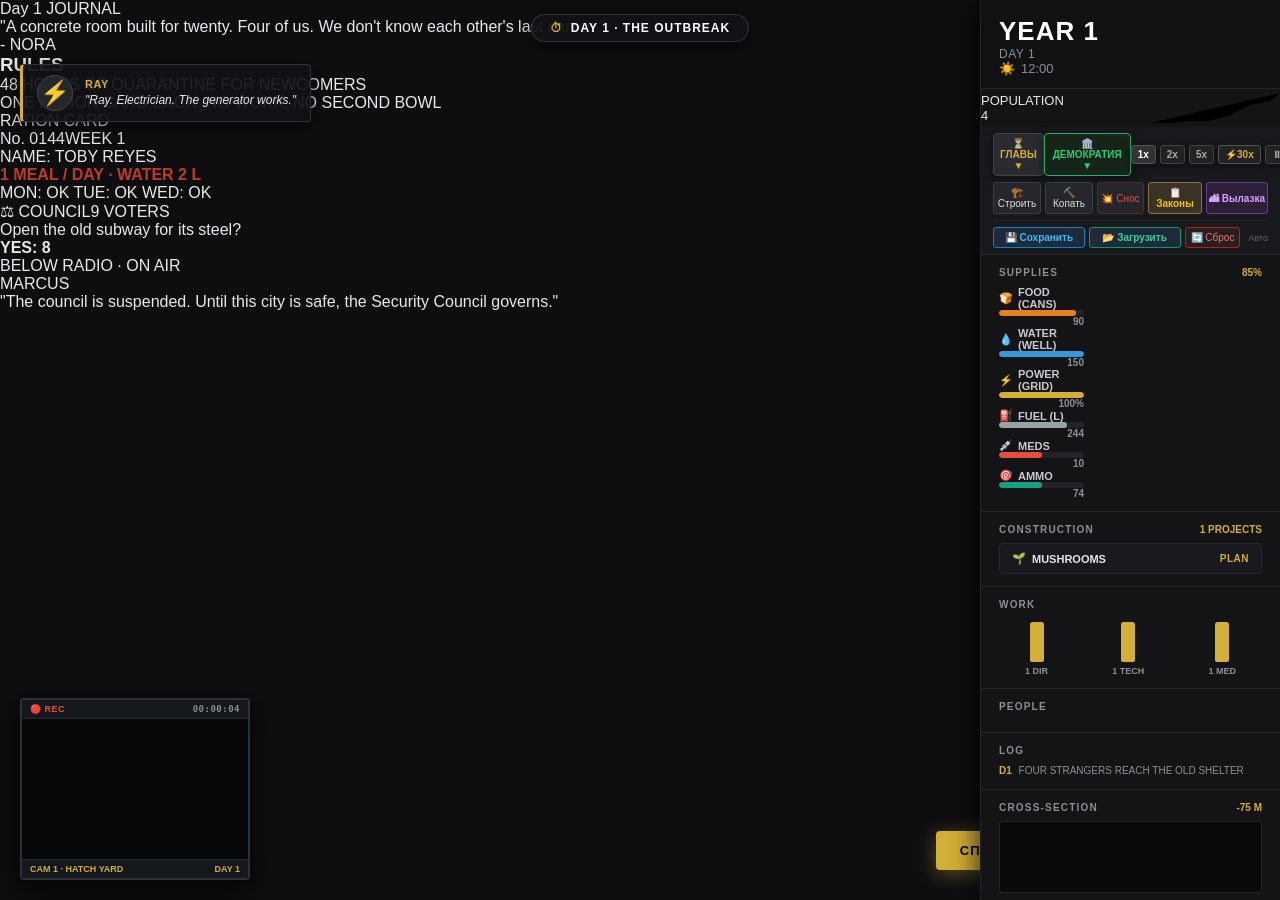
==== index.html @ e846f066 "Refactor project into modular ES6 architecture with zero build dependencies" ====
<!DOCTYPE html>
<html lang="ru">
<head>
<meta charset="UTF-8">
<meta name="viewport" content="width=device-width, initial-scale=1.0, maximum-scale=1.0, user-scalable=no">
<title>30 Лет Под Землей — Симулятор Колонии Выживших</title>
<link rel="stylesheet" href="src/styles/base.css">
<link rel="stylesheet" href="src/styles/hud.css">
<link rel="stylesheet" href="src/styles/modals.css">
<link rel="stylesheet" href="src/styles/mobile.css">
</head>
<body>

<canvas id="game-canvas"></canvas>

<!-- Mobile HUD Toggle Button -->
<button id="mobile-hud-btn" onclick="toggleMobileHUD()">📋 МЕНЮ</button>

<!-- Placement Guide Banner for Interactive Construction -->
<div id="placement-banner" style="display:none;">
  <span id="pb-text">🔨 Выберите место для размещения комнаты (клик в шахте)</span>
  <button onclick="cancelPlacement()" style="background:#e74c3c; color:#fff; border:none; padding:4px 10px; border-radius:4px; font-weight:bold; cursor:pointer;">✕ ОТМЕНА (ESC)</button>
</div>

<!-- Toast Notifications Container -->
<div id="toast-container"></div>

<!-- Top Day Pill -->
<div id="top-day-pill">
  <span class="pill-clock">⏱</span>
  <span id="pill-title">DAY 1 · THE OUTBREAK</span>
</div>

<!-- Dialogue Card Top-Left -->
<div id="dialogue-card">
  <div class="dlg-avatar" id="dlg-avatar">⚡</div>
  <div class="dlg-content">
    <div class="dlg-name" id="dlg-name">RAY</div>
    <div class="dlg-text" id="dlg-text">"Ray. Electrician. The generator works."</div>
  </div>
</div>

<!-- Journal Note Inset -->
<div id="journal-note" onclick="this.style.display='none'">
  <div class="jn-header">
    <span id="jn-day">Day 1</span>
    <span>JOURNAL</span>
  </div>
  <div class="jn-body" id="jn-body">
    "A concrete room built for twenty. Four of us. We don't know each other's last names."
  </div>
  <div class="jn-sig" id="jn-sig">- NORA</div>
</div>

<!-- Whiteboard Inset -->
<div id="whiteboard-inset" onclick="this.style.display='none'">
  <h3>RULES</h3>
  <ol>
    <li>48 HOURS OF QUARANTINE FOR NEWCOMERS</li>
    <li>ONE RATION CARD EACH. NO WORK, NO SECOND BOWL</li>
  </ol>
</div>

<!-- Ration Card Inset -->
<div id="ration-card-inset" onclick="this.style.display='none'">
  <div class="rc-title">RATION CARD</div>
  <div class="rc-row"><span>No. 0144</span><span>WEEK 1</span></div>
  <div class="rc-row"><span>NAME: TOBY REYES</span></div>
  <div class="rc-row" style="color:#c0392b; font-weight:bold;">1 MEAL / DAY · WATER 2 L</div>
  <div class="rc-stamps">
    <span class="rc-stamp">MON: OK</span>
    <span class="rc-stamp">TUE: OK</span>
    <span class="rc-stamp">WED: OK</span>
  </div>
</div>

<!-- Council Vote Inset -->
<div id="council-vote-inset" onclick="this.style.display='none'">
  <div class="cv-header"><span>⚖ COUNCIL</span><span>9 VOTERS</span></div>
  <div class="cv-prompt">Open the old subway for its steel?</div>
  <div class="cv-bar-wrap"><div class="cv-bar-fill"></div></div>
  <div style="display:flex; justify-content:space-between; font-weight:bold;"><span>YES: 8</span><span>NO: 1</span></div>
</div>

<!-- Below Radio Broadcast Inset -->
<div id="radio-broadcast-inset" onclick="this.style.display='none'">
  <span class="rb-tag">BELOW RADIO · ON AIR</span>
  <div class="rb-speaker">MARCUS</div>
  <div class="rb-text">"The council is suspended. Until this city is safe, the Security Council governs."</div>
</div>

<!-- Surveillance Camera CRT Inset -->
<div id="surveillance-cam" onclick="cycleCamera()" title="Кликните для переключения камеры наблюдения">
  <div class="cam-top-bar">
    <span class="cam-rec">🔴 REC</span>
    <span class="cam-timer" id="cam-timer">00:00:04</span>
  </div>
  <canvas id="cam-feed-canvas" width="230" height="140"></canvas>
  <div class="cam-bottom-bar">
    <span id="cam-name">CAM 1 · HATCH YARD</span>
    <span id="cam-day">DAY 1</span>
  </div>
</div>

<!-- Skip Prologue Button -->
<button id="prologue-skip-btn" onclick="finishPrologue()">СПУСТИТЬСЯ В ШАХТУ ▶ (Пробел)</button>

<!-- ═══════════════════════════════════════════════════════════════════
     AUTHENTIC RIGHT SIDEBAR HUD
     ═══════════════════════════════════════════════════════════════════ -->
<div id="sidebar-hud">
  <!-- Header: Year & Day + Time Clock -->
  <div class="sb-header">
    <div>
      <div class="sb-year" id="sb-year-text">YEAR 1</div>
      <div class="sb-day" id="sb-day-text">DAY 1</div>
    </div>
    <div class="sb-time-wrap">
      <span class="sb-time-icon" id="sb-time-icon">☀️</span>
      <span class="sb-time-clock" id="sb-time-clock">12:00</span>
    </div>
  </div>

  <!-- Population & SVG Growth Curve Graph -->
  <div class="sb-pop-row">
    <div>
      <div class="sb-pop-label">POPULATION</div>
      <div class="sb-pop-num" id="sb-pop-val">4</div>
    </div>
    <div class="sb-pop-chart">
      <svg viewBox="0 0 130 38">
        <path class="sb-chart-line" id="sb-chart-path" d="M0,34 L20,34 L40,32 L60,32 L80,26 L100,16 L120,12 L130,4"></path>
      </svg>
      <span class="sb-status-pill" id="sb-status-pill">📍 SURFACE RESTLESS</span>
    </div>
  </div>

  <!-- Controls inside Sidebar HUD -->
  <div class="sb-section" style="padding: 6px 12px; background: #18191d; border-bottom: 1px solid #28292e;">
    <div style="display:flex; justify-content:space-between; align-items:center; margin-bottom: 6px;">
      <button class="flt-btn" onclick="openChaptersModal()" style="padding: 4px 6px; font-size: 10px; background: #2a2b30; color: var(--accent-gold); border: 1px solid #444; border-radius: 4px; font-weight: bold; cursor: pointer;">⏳ ГЛАВЫ ▼</button>
      <button class="flt-btn" id="btn-mode-indicator" onclick="openGameModeModal()" style="padding: 4px 8px; font-size: 10px; background: #16241a; color: #2ecc71; border: 1px solid #27ae60; border-radius: 4px; font-weight: bold; cursor: pointer;">🏛️ ДЕМОКРАТИЯ ▼</button>
      <div style="display:flex; gap: 4px;">
        <button class="flt-btn active" onclick="setSpeed(1)" id="flt-1x" style="padding: 3px 6px; font-size: 10px; background: #333; color: #fff; border: 1px solid #555; border-radius: 3px; cursor: pointer;">1x</button>
        <button class="flt-btn" onclick="setSpeed(2)" id="flt-2x" style="padding: 3px 6px; font-size: 10px; background: #222; color: #aaa; border: 1px solid #444; border-radius: 3px; cursor: pointer;">2x</button>
        <button class="flt-btn" onclick="setSpeed(5)" id="flt-5x" style="padding: 3px 6px; font-size: 10px; background: #222; color: #aaa; border: 1px solid #444; border-radius: 3px; cursor: pointer;">5x</button>
        <button class="flt-btn" onclick="setSpeed(30)" id="flt-30x" style="padding: 3px 6px; font-size: 10px; background: #222; color: var(--accent-gold); border: 1px solid #555; border-radius: 3px; font-weight: bold; cursor: pointer;">⚡30x</button>
        <button class="flt-btn" onclick="setSpeed(0)" id="flt-p" style="padding: 3px 6px; font-size: 10px; background: #222; color: #aaa; border: 1px solid #444; border-radius: 3px; cursor: pointer;">⏸</button>
      </div>
    </div>
    <div style="display:flex; gap: 4px; justify-content:space-between; flex-wrap:wrap;">
      <button onclick="toggleBuildMenu()" id="btn-tool-build" style="flex:1; min-width:48px; padding: 4px 0; font-size: 10px; background: #25262c; color: #e0e0e0; border: 1px solid #3d3e45; border-radius: 3px; cursor: pointer;">🏗️ Строить</button>
      <button onclick="setToolMode('dig')" id="btn-tool-dig" style="flex:1; min-width:48px; padding: 4px 0; font-size: 10px; background: #25262c; color: #e0e0e0; border: 1px solid #3d3e45; border-radius: 3px; cursor: pointer;">⛏️ Копать</button>
      <button onclick="setToolMode('demolish')" id="btn-tool-demo" style="flex:1; min-width:44px; padding: 4px 0; font-size: 10px; background: #25262c; color: #e74c3c; border: 1px solid #5c2828; border-radius: 3px; cursor: pointer;">💥 Снос</button>
      <button onclick="openWhiteboardModal()" id="btn-whiteboard-rules" style="flex:1; min-width:54px; padding: 4px 0; font-size: 10px; background: #3a3225; color: #f1c40f; border: 1px solid #8d6e3f; border-radius: 3px; cursor: pointer; font-weight:bold;">📋 Законы</button>
      <button onclick="launchSurfaceScavenge()" id="btn-tool-scav" style="flex:1.2; min-width:62px; padding: 4px 0; font-size: 10px; background: #2d1e3a; color: #d4a5ff; border: 1px solid #6b3e8a; border-radius: 3px; cursor: pointer; font-weight:bold;">🏙 Вылазка</button>
    </div>
    <!-- LocalStorage Save System Buttons -->
    <div style="display:flex; gap: 4px; margin-top: 6px; padding-top: 6px; border-top: 1px solid #222;">
      <button onclick="SaveSystem.saveGame(false)" style="flex:1; padding: 4px 0; font-size: 10px; background: #1e293b; color: #38bdf8; border: 1px solid #0284c7; border-radius: 3px; cursor: pointer; font-weight: bold;">💾 Сохранить</button>
      <button onclick="SaveSystem.loadGame()" style="flex:1; padding: 4px 0; font-size: 10px; background: #1e293b; color: #34d399; border: 1px solid #059669; border-radius: 3px; cursor: pointer; font-weight: bold;">📂 Загрузить</button>
      <button onclick="SaveSystem.resetGame()" style="flex:0.6; padding: 4px 0; font-size: 10px; background: #291e1e; color: #f87171; border: 1px solid #b91c1c; border-radius: 3px; cursor: pointer;">🔄 Сброс</button>
      <span id="sb-save-time" style="font-size:9px; color:#666; align-self:center; margin-left:4px;">Авто</span>
    </div>
  </div>

  <!-- Primary Supplies Section -->
  <div class="sb-section">
    <div class="sb-sec-header">
      <span class="sb-sec-title">SUPPLIES</span>
      <span class="sb-sec-badge" id="sb-morale-val">85%</span>
    </div>

    <div class="sb-sup-item">
      <div class="sb-sup-row">
        <span class="sb-sup-label"><span class="sb-sup-icon">🍞</span> FOOD (CANS)</span>
        <div class="sb-bar-wrap"><div class="sb-bar-fill sb-bar-food" id="bar-food" style="width:90%;"></div></div>
        <div class="sb-sup-val" id="val-food">90</div>
      </div>
    </div>

    <div class="sb-sup-item">
      <div class="sb-sup-row">
        <span class="sb-sup-label"><span class="sb-sup-icon">💧</span> WATER (WELL)</span>
        <div class="sb-bar-wrap"><div class="sb-bar-fill sb-bar-water" id="bar-water" style="width:100%;"></div></div>
        <div class="sb-sup-val" id="val-water">150</div>
      </div>
    </div>

    <div class="sb-sup-item">
      <div class="sb-sup-row">
        <span class="sb-sup-label"><span class="sb-sup-icon">⚡</span> POWER (GRID)</span>
        <div class="sb-bar-wrap"><div class="sb-bar-fill sb-bar-power" id="bar-power" style="width:100%;"></div></div>
        <div class="sb-sup-val" id="val-power">100%</div>
      </div>
    </div>

    <div class="sb-sup-item">
      <div class="sb-sup-row">
        <span class="sb-sup-label"><span class="sb-sup-icon">⛽</span> FUEL (L)</span>
        <div class="sb-bar-wrap"><div class="sb-bar-fill sb-bar-fuel" id="bar-fuel" style="width:80%;"></div></div>
        <div class="sb-sup-val" id="val-fuel">244</div>
      </div>
    </div>

    <div class="sb-sup-item">
      <div class="sb-sup-row">
        <span class="sb-sup-label"><span class="sb-sup-icon">💉</span> MEDS</span>
        <div class="sb-bar-wrap"><div class="sb-bar-fill sb-bar-med" id="bar-med" style="width:50%;"></div></div>
        <div class="sb-sup-val" id="val-med">10</div>
      </div>
    </div>

    <div class="sb-sup-item">
      <div class="sb-sup-row">
        <span class="sb-sup-label"><span class="sb-sup-icon">🎯</span> AMMO</span>
        <div class="sb-bar-wrap"><div class="sb-bar-fill sb-bar-ammo" id="bar-ammo" style="width:50%;"></div></div>
        <div class="sb-sup-val" id="val-ammo">74</div>
      </div>
    </div>
  </div>

  <!-- Construction -->
  <div class="sb-section">
    <div class="sb-sec-header">
      <span class="sb-sec-title">CONSTRUCTION</span>
      <span class="sb-sec-badge" id="sb-const-count">1 PROJECTS</span>
    </div>
    <div class="sb-const-status">
      <span style="display:flex; align-items:center; gap:6px;">
        <span id="sb-const-icon">🌱</span>
        <span class="sb-const-name" id="sb-const-name">MUSHROOMS</span>
      </span>
      <span class="sb-const-action" onclick="toggleBuildMenu()">PLAN</span>
    </div>
  </div>

  <!-- Work Roles -->
  <div class="sb-section">
    <div class="sb-sec-header">
      <span class="sb-sec-title">WORK</span>
    </div>
    <div class="sb-work-bars" id="sb-work-bars">
      <div class="sb-work-col">
        <div class="sb-work-meter-wrap"><div class="sb-work-meter-fill" style="height:100%;"></div></div>
        <span>1 DIR</span>
      </div>
      <div class="sb-work-col">
        <div class="sb-work-meter-wrap"><div class="sb-work-meter-fill" style="height:100%;"></div></div>
        <span>1 TECH</span>
      </div>
      <div class="sb-work-col">
        <div class="sb-work-meter-wrap"><div class="sb-work-meter-fill" style="height:100%;"></div></div>
        <span>1 MED</span>
      </div>
    </div>
  </div>

  <!-- People 2x2 Grid -->
  <div class="sb-section">
    <div class="sb-sec-header">
      <span class="sb-sec-title">PEOPLE</span>
    </div>
    <div class="sb-people-grid" id="sb-people-grid">
      <!-- Generated via JS -->
    </div>
  </div>

  <!-- Log -->
  <div class="sb-section sb-log-sec">
    <div class="sb-sec-header">
      <span class="sb-sec-title">LOG</span>
    </div>
    <div class="sb-log-list" id="sb-log-list">
      <div class="sb-log-entry"><span class="sb-log-day">D1</span> FOUR STRANGERS REACH THE OLD SHELTER</div>
    </div>
  </div>

  <!-- Cross-Section Minimap -->
  <div class="sb-section sb-minimap-sec">
    <div class="sb-sec-header">
      <span class="sb-sec-title">CROSS-SECTION</span>
      <span class="sb-sec-badge" id="sb-depth-val">-75 M</span>
    </div>
    <div class="sb-minimap-container" id="sb-minimap-box">
      <canvas id="sb-minimap-canvas" width="260" height="72"></canvas>
      <div id="sb-minimap-viewport"></div>
    </div>
  </div>
</div>

<!-- Red Alert Overlay for The Breach -->
<div id="red-alert-overlay"></div>
<div id="breach-banner">
  <span>🚨 ПРОРЫВ В ШАХТЕ! ОРДА В ВЕРХНЕМ СЕКТОРЕ!</span>
  <button onclick="sealBulkheads()" style="padding:6px 16px; background:#fff; color:#c0392b; border:none; border-radius:4px; font-weight:bold; cursor:pointer;">ЗАПЕРЕТЬ БРОНЕШЛЮЗЫ</button>
  <button onclick="colonistsFightBreach()" style="padding:6px 16px; background:#2c3e50; color:#fff; border:1px solid #fff; border-radius:4px; font-weight:bold; cursor:pointer;">АТАКОВАТЬ ОРДУ</button>
</div>

<!-- Modal Screen (Decisions, Game Over, Victory) -->
<div id="modal-screen">
  <h1 id="modal-title">КОЛОНИЯ ПАЛА</h1>
  <p id="modal-desc"></p>
  <button class="modal-btn" onclick="location.reload()">НАЧАТЬ ЗАНОВО</button>
</div>

<!-- Chapters Timeline Modal (10 Chapters) -->
<div id="chapters-modal">
  <div class="ch-modal-box">
    <div style="display:flex; justify-content:space-between; align-items:center; border-bottom:1px solid #3d3527; padding-bottom:12px;">
      <h2 style="color:var(--accent-gold); font-size:20px; letter-spacing:1px; margin:0; display:flex; align-items:center; gap:8px;">
        <span>⏳</span> ХРОНОЛОГИЯ 30 ЛЕТ: ГОРОД ПОД ОРДОЙ ЗОМБИ
      </h2>
      <button onclick="closeChaptersModal()" style="background:none; border:none; color:#cfbfad; font-size:24px; cursor:pointer;">✕</button>
    </div>
    <p style="color:var(--text-muted); font-size:12px; margin-top:8px;">
      10 глав из оригинального видео SquareUp. Выберите любую главу для перехода в соответствующую эпоху:
    </p>
    <div class="ch-grid" id="chapters-grid"></div>
  </div>
</div>

<!-- Build Menu Modal -->
<div id="build-modal">
  <div class="bm-box">
    <div style="display:flex; justify-content:space-between; align-items:center; border-bottom:1px solid #333; padding-bottom:10px;">
      <h3 style="color:var(--accent-gold); margin:0;">ПЛАНИРОВАНИЕ КОМНАТЫ</h3>
      <button onclick="toggleBuildMenu()" style="background:none; border:none; color:#bbb; font-size:20px; cursor:pointer;">✕</button>
    </div>
    <div class="bm-list" id="bm-list"></div>
  </div>
</div>

<!-- GAME MODE SELECTION MODAL -->
<div id="gamemode-modal" style="display:none; position:fixed; top:0; left:0; width:100vw; height:100vh; background:rgba(0,0,0,0.85); z-index:210; justify-content:center; align-items:center;">
  <div style="background:#141418; border:1px solid var(--accent-gold); border-radius:8px; padding:22px; max-width:560px; width:92%; box-shadow:0 8px 30px rgba(0,0,0,0.9);">
    <div style="display:flex; justify-content:space-between; align-items:center; border-bottom:1px solid #333; padding-bottom:12px;">
      <h2 style="color:var(--accent-gold); font-size:19px; margin:0; display:flex; align-items:center; gap:8px;">
        <span>⚖️</span> РЕЖИМ ПРАВЛЕНИЯ В БУНКЕРЕ
      </h2>
      <button onclick="closeGameModeModal()" style="background:none; border:none; color:#cfbfad; font-size:24px; cursor:pointer;">✕</button>
    </div>
    <p style="color:#aaa; font-size:12px; margin:10px 0 16px;">
      Выберите форму правления колонией. Режим определяет, кто строит комнаты, голосует за законы и разрешает кризисы:
    </p>
    <div style="display:flex; flex-direction:column; gap:12px;">
      <!-- Democracy Card -->
      <div class="gm-card" id="gm-card-democracy" onclick="setGameMode('democracy')" style="background:#1b1d24; border:2px solid #2ecc71; border-radius:6px; padding:12px 16px; cursor:pointer; transition:all 0.2s;">
        <div style="display:flex; justify-content:space-between; align-items:center; margin-bottom:4px;">
          <span style="color:#2ecc71; font-weight:bold; font-size:14px;">🏛️ ДЕМОКРАТИЯ (СОВЕТ КОЛОНИИ)</span>
          <span class="gm-badge" id="gm-badge-democracy" style="background:#2ecc71; color:#000; font-size:10px; font-weight:bold; padding:2px 8px; border-radius:10px;">АКТИВЕН</span>
        </div>
        <p style="color:#cfcfd6; font-size:12px; margin:0; line-height:1.4;">
          <strong>Герои сами строят и принимают решения!</strong> Совет колонистов собирается для голосования по законам, распределению пайков, обороне и автономному строительству нужных комнат. Игрок голосует наравне со всеми.
        </p>
      </div>

      <!-- Overseer Card -->
      <div class="gm-card" id="gm-card-overseer" onclick="setGameMode('overseer')" style="background:#1b1d24; border:1px solid #444; border-radius:6px; padding:12px 16px; cursor:pointer; transition:all 0.2s;">
        <div style="display:flex; justify-content:space-between; align-items:center; margin-bottom:4px;">
          <span style="color:#e67e22; font-weight:bold; font-size:14px;">👑 КОМЕНДАНТ (ПРЯМОЕ УПРАВЛЕНИЕ)</span>
          <span class="gm-badge" id="gm-badge-overseer" style="display:none; background:#e67e22; color:#000; font-size:10px; font-weight:bold; padding:2px 8px; border-radius:10px;">АКТИВЕН</span>
        </div>
        <p style="color:#aaa; font-size:12px; margin:0; line-height:1.4;">
          <strong>Единоличная власть игрока.</strong> Стройте только по своему усмотрению, принимайте законы прямыми декретами, дилеммы разрешаются без голосований жителей.
        </p>
      </div>

      <!-- Anarchy Card -->
      <div class="gm-card" id="gm-card-anarchy" onclick="setGameMode('anarchy')" style="background:#1b1d24; border:1px solid #444; border-radius:6px; padding:12px 16px; cursor:pointer; transition:all 0.2s;">
        <div style="display:flex; justify-content:space-between; align-items:center; margin-bottom:4px;">
          <span style="color:#e74c3c; font-weight:bold; font-size:14px;">⚡ АНАРХИЯ (СВОБОДНАЯ ВОЛЯ)</span>
          <span class="gm-badge" id="gm-badge-anarchy" style="display:none; background:#e74c3c; color:#fff; font-size:10px; font-weight:bold; padding:2px 8px; border-radius:10px;">АКТИВЕН</span>
        </div>
        <p style="color:#aaa; font-size:12px; margin:0; line-height:1.4;">
          <strong>Никаких законов и запретов.</strong> Колонисты действуют спонтанно: сами копают где вздумается, тратят провизию и строят по импульсу. Экстремальный хаос.
        </p>
      </div>
    </div>
  </div>
</div>

<!-- INTERACTIVE COUNCIL VOTING CHAMBER MODAL -->
<div id="council-vote-modal" style="display:none; position:fixed; top:0; left:0; width:100vw; height:100vh; background:rgba(0,0,0,0.85); z-index:220; justify-content:center; align-items:center;">
  <div style="background:#14151a; border:2px solid #2ecc71; border-radius:8px; padding:20px 24px; max-width:580px; width:92%; box-shadow:0 10px 40px rgba(0,0,0,0.95);">
    <div style="display:flex; justify-content:space-between; align-items:center; border-bottom:1px solid #282a33; padding-bottom:10px; margin-bottom:12px;">
      <div style="display:flex; align-items:center; gap:8px;">
        <span style="font-size:22px;">🏛️</span>
        <div>
          <h2 style="color:var(--accent-gold); font-size:17px; margin:0; letter-spacing:1px;" id="cv-title">СОВЕТ КОЛОНИИ: ГОЛОСОВАНИЕ</h2>
          <span style="color:#888; font-size:11px;" id="cv-subtitle">ДЕМОКРАТИЧЕСКАЯ АССАМБЛЕЯ ВЫЖИВШИХ</span>
        </div>
      </div>
      <span id="cv-voters-count" style="background:#222; color:#2ecc71; font-size:11px; font-weight:bold; padding:3px 8px; border-radius:4px; border:1px solid #333;">4 голоса</span>
    </div>

    <!-- Issue text -->
    <div style="background:#1b1c22; border-left:4px solid var(--accent-gold); padding:10px 14px; margin-bottom:12px; border-radius:0 6px 6px 0;">
      <div style="color:#fff; font-size:13px; font-weight:600; line-height:1.4;" id="cv-prompt-text">Повестка дня...</div>
      <div style="color:#aaa; font-size:11px; margin-top:4px;" id="cv-desc-text">Описание последствий...</div>
    </div>

    <!-- Voters list & quotes -->
    <div style="max-height:170px; overflow-y:auto; margin-bottom:14px; display:flex; flex-direction:column; gap:6px;" id="cv-voters-list"></div>

    <!-- Live Vote Progress Bar -->
    <div style="margin-bottom:16px;">
      <div style="display:flex; justify-content:space-between; font-size:12px; font-weight:bold; margin-bottom:4px;">
        <span style="color:#2ecc71;" id="cv-yes-label">ЗА: 0</span>
        <span style="color:#e74c3c;" id="cv-no-label">ПРОТИВ: 0</span>
      </div>
      <div style="height:12px; background:#222; border-radius:6px; overflow:hidden; display:flex; border:1px solid #444;">
        <div id="cv-bar-yes" style="height:100%; width:50%; background:#2ecc71; transition:width 0.3s ease;"></div>
        <div id="cv-bar-no" style="height:100%; width:50%; background:#e74c3c; transition:width 0.3s ease;"></div>
      </div>
    </div>

    <!-- Action buttons -->
    <div style="display:flex; gap:10px; justify-content:flex-end;" id="cv-actions">
      <button class="modal-btn" id="cv-btn-opt-a" style="background:#27ae60; color:#fff; font-size:12px; padding:9px 16px; border-radius:5px; cursor:pointer;">👍 ГОЛОСУЮ ЗА</button>
      <button class="modal-btn" id="cv-btn-opt-b" style="background:#c0392b; color:#fff; font-size:12px; padding:9px 16px; border-radius:5px; cursor:pointer;">👎 ГОЛОСУЮ ПРОТИВ</button>
    </div>
  </div>
</div>

<!-- INTERACTIVE WHITEBOARD LAWS MODAL -->
<div id="whiteboard-modal" style="display:none; position:fixed; top:0; left:0; width:100vw; height:100vh; background:rgba(0,0,0,0.85); z-index:215; justify-content:center; align-items:center;">
  <div style="background:#ffffff; color:#1a1917; border:5px solid #a89f91; border-radius:6px; padding:22px; max-width:600px; width:92%; box-shadow:0 10px 40px rgba(0,0,0,0.9); font-family:'Courier New', monospace;">
    <div style="display:flex; justify-content:space-between; align-items:center; border-bottom:2px dashed #999; padding-bottom:8px; margin-bottom:12px;">
      <div>
        <h2 style="color:#c0392b; font-size:20px; margin:0; text-decoration:underline;">RULES & DIRECTIVES</h2>
        <span id="wb-mode-status" style="font-size:11px; color:#555; font-weight:bold;">РЕЖИМ: ДЕМОКРАТИЯ (Законы принимаются Советом)</span>
      </div>
      <button onclick="closeWhiteboardModal()" style="background:none; border:none; color:#333; font-size:24px; font-weight:bold; cursor:pointer;">✕</button>
    </div>

    <div style="display:flex; flex-direction:column; gap:12px; max-height:65vh; overflow-y:auto; padding-right:6px;" id="wb-laws-container"></div>
  </div>
</div>

<script type="module" src="src/main.js"></script>
</body>
</html>
---- src/styles/base.css ----
/* ═══════════════════════════════════════════════════════════════════
   BASE & GLOBAL STYLES
   ═══════════════════════════════════════════════════════════════════ */
:root {
  --bg-dark: #0e0e11;
  --panel-bg: #141417;
  --panel-border: #24242a;
  --text-main: #e8e8ed;
  --text-muted: #8e8e95;
  --accent-gold: #d4af37;
  --accent-blue: #3498db;
  --accent-orange: #e67e22;
  --accent-red: #e74c3c;
  --accent-green: #2ecc71;
  --bar-track: #222227;
  --font-family: -apple-system, BlinkMacSystemFont, "Segoe UI", Roboto, Helvetica, Arial, sans-serif;
}

* { box-sizing: border-box; margin: 0; padding: 0; user-select: none; }
body {
  background: var(--bg-dark);
  color: var(--text-main);
  font-family: var(--font-family);
  overflow: hidden;
  width: 100vw;
  height: 100vh;
  height: 100dvh;
}

#game-canvas {
  position: absolute;
  top: 0;
  left: 0;
  cursor: crosshair;
  display: block;
  touch-action: none;
}

/* Top Center Day Pill */
#top-day-pill {
  position: fixed;
  top: 14px;
  left: 50%;
  transform: translateX(-50%);
  background: rgba(18, 18, 22, 0.94);
  border: 1px solid rgba(255, 255, 255, 0.15);
  padding: 6px 18px;
  border-radius: 20px;
  display: flex;
  align-items: center;
  gap: 8px;
  font-size: 12px;
  font-weight: 700;
  letter-spacing: 1px;
  color: #fff;
  z-index: 90;
  box-shadow: 0 4px 16px rgba(0,0,0,0.6);
  pointer-events: none;
}
#top-day-pill .pill-clock { color: var(--accent-gold); }

/* Floating Controls (Compact 2-Row Dock on Left) */
#floating-controls {
  position: fixed;
  top: 62px;
  left: 20px;
  display: flex;
  flex-wrap: wrap;
  max-width: 340px;
  gap: 5px;
  z-index: 90;
}
.flt-btn {
  background: rgba(20, 20, 24, 0.9);
  border: 1px solid rgba(255, 255, 255, 0.15);
  color: #e5e5ea;
  padding: 5px 10px;
  border-radius: 4px;
  font-family: inherit;
  font-size: 11px;
  font-weight: 600;
  cursor: pointer;
  display: flex;
  align-items: center;
  gap: 4px;
  transition: all 0.2s;
  box-shadow: 0 2px 8px rgba(0,0,0,0.5);
}
.flt-btn:hover {
  background: rgba(35, 35, 42, 0.95);
  border-color: var(--accent-gold);
  color: #fff;
}
.flt-btn.active {
  background: var(--accent-gold);
  color: #000;
  border-color: var(--accent-gold);
}

/* Dialogue Card Top-Left */
#dialogue-card {
  position: fixed;
  top: 64px;
  left: 20px;
  background: rgba(18, 18, 22, 0.92);
  border: 1px solid #333338;
  border-left: 3px solid var(--accent-gold);
  padding: 10px 14px;
  border-radius: 4px;
  display: flex;
  align-items: center;
  gap: 12px;
  max-width: 380px;
  box-shadow: 0 4px 18px rgba(0,0,0,0.6);
  z-index: 90;
  animation: fadeIn 0.4s ease;
}
.dlg-avatar {
  font-size: 24px;
  width: 36px;
  height: 36px;
  display: flex;
  align-items: center;
  justify-content: center;
  background: #25252c;
  border-radius: 50%;
  border: 1px solid #444;
}
.dlg-content { display: flex; flex-direction: column; gap: 2px; }
.dlg-name {
  font-size: 11px;
  font-weight: 800;
  color: var(--accent-gold);
  letter-spacing: 0.5px;
}
.dlg-text {
  font-size: 12px;
  color: #e5e5ea;
  line-height: 1.35;
  font-style: italic;
}

/* Surveillance Camera CRT (Bottom Left) */
#surveillance-cam {
  position: fixed;
  bottom: 20px;
  left: 20px;
  width: 230px;
  background: #000;
  border: 2px solid #2d3138;
  border-radius: 4px;
  overflow: hidden;
  box-shadow: 0 8px 30px rgba(0,0,0,0.9);
  z-index: 90;
  cursor: pointer;
  transition: transform 0.2s, border-color 0.2s;
}
#surveillance-cam:hover {
  transform: scale(1.02);
  border-color: var(--accent-gold);
}
.cam-top-bar {
  background: #14171c;
  padding: 4px 8px;
  display: flex;
  justify-content: space-between;
  align-items: center;
  font-size: 9px;
  font-weight: bold;
  letter-spacing: 0.5px;
  border-bottom: 1px solid #23272e;
}
.cam-rec { color: #e74c3c; animation: blink 1s infinite; }
@keyframes blink { 0%, 100% { opacity: 1; } 50% { opacity: 0.3; } }
.cam-timer { color: #8e8e95; font-family: monospace; }
#cam-feed-canvas { display: block; width: 100%; height: 140px; background: #050608; }
.cam-bottom-bar {
  background: #14171c;
  padding: 4px 8px;
  display: flex;
  justify-content: space-between;
  align-items: center;
  font-size: 9px;
  color: var(--accent-gold);
  font-weight: bold;
  border-top: 1px solid #23272e;
}

/* Skip Prologue Button */
#prologue-skip-btn {
  position: fixed;
  bottom: 30px;
  right: 40px;
  background: var(--accent-gold);
  color: #000;
  border: none;
  padding: 12px 24px;
  border-radius: 4px;
  font-family: inherit;
  font-size: 13px;
  font-weight: 800;
  cursor: pointer;
  letter-spacing: 1px;
  box-shadow: 0 4px 20px rgba(212, 175, 55, 0.4);
  z-index: 100;
  transition: all 0.2s;
}
#prologue-skip-btn:hover {
  background: #f1c40f;
  transform: translateY(-2px);
  box-shadow: 0 6px 24px rgba(212, 175, 55, 0.6);
}

/* Red Alert Overlay & Breach Banner */
#red-alert-overlay {
  position: fixed;
  top: 0; left: 0; width: 100vw; height: 100vh;
  background: rgba(231, 76, 60, 0.18);
  pointer-events: none;
  z-index: 85;
  display: none;
  animation: pulseAlert 1.2s infinite;
}
@keyframes pulseAlert {
  0%, 100% { opacity: 0.2; }
  50% { opacity: 0.7; }
}

#breach-banner {
  position: fixed;
  top: 20px;
  left: 50%;
  transform: translateX(-50%);
  background: #c0392b;
  color: #fff;
  padding: 8px 24px;
  border-radius: 4px;
  font-weight: bold;
  letter-spacing: 1px;
  display: none;
  align-items: center;
  gap: 16px;
  z-index: 105;
  box-shadow: 0 4px 25px rgba(192, 57, 43, 0.8);
  animation: slideDown 0.3s ease;
}
@keyframes slideDown {
  from { transform: translate(-50%, -100%); }
  to { transform: translate(-50%, 0); }
}
---- src/styles/hud.css ----
/* ═══════════════════════════════════════════════════════════════════
   AUTHENTIC RIGHT SIDEBAR HUD (1:1 VIDEO MATCH)
   ═══════════════════════════════════════════════════════════════════ */
#sidebar-hud {
  position: fixed;
  top: 0;
  right: 0;
  width: 300px;
  height: 100vh;
  background: var(--panel-bg);
  border-left: 1px solid var(--panel-border);
  display: flex;
  flex-direction: column;
  z-index: 100;
  box-shadow: -4px 0 24px rgba(0,0,0,0.7);
  overflow-y: auto;
  overflow-x: hidden;
  font-size: 13px;
}

#sidebar-hud::-webkit-scrollbar { width: 4px; }
#sidebar-hud::-webkit-scrollbar-thumb { background: #333338; border-radius: 2px; }

.sb-header {
  padding: 16px 18px 12px;
  border-bottom: 1px solid var(--panel-border);
  background: #111114;
}
.sb-year-row {
  display: flex;
  justify-content: space-between;
  align-items: baseline;
  margin-bottom: 4px;
}
.sb-year {
  font-size: 26px;
  font-weight: 800;
  color: #ffffff;
  letter-spacing: 1px;
}
.sb-time-wrap {
  display: flex;
  align-items: center;
  gap: 6px;
  font-size: 13px;
  color: var(--text-muted);
}
.sb-day-row {
  display: flex;
  justify-content: space-between;
  align-items: center;
}
.sb-day {
  font-size: 12px;
  color: var(--text-muted);
  text-transform: uppercase;
  letter-spacing: 0.5px;
}
.sb-status-pill {
  font-size: 10px;
  font-weight: bold;
  padding: 2px 8px;
  border-radius: 10px;
  background: rgba(230, 126, 34, 0.2);
  color: #f39c12;
  border: 1px solid rgba(230, 126, 34, 0.4);
  letter-spacing: 0.5px;
}

.sb-section {
  padding: 12px 18px;
  border-bottom: 1px solid var(--panel-border);
}
.sb-sec-header {
  display: flex;
  justify-content: space-between;
  align-items: center;
  margin-bottom: 8px;
}
.sb-sec-title {
  font-size: 10px;
  font-weight: 700;
  letter-spacing: 1.2px;
  color: var(--text-muted);
  text-transform: uppercase;
}
.sb-sec-badge {
  font-size: 10px;
  color: var(--accent-gold);
  font-weight: 600;
}

/* Population & Mini Graph */
.sb-pop-row {
  display: flex;
  justify-content: space-between;
  align-items: center;
}
.sb-pop-val {
  font-size: 38px;
  font-weight: 800;
  color: #ffffff;
  line-height: 1;
}
.sb-pop-chart {
  width: 130px;
  height: 38px;
}

/* Supplies Bars */
.sb-supplies-list {
  display: flex;
  flex-direction: column;
  gap: 7px;
}
.sb-sup-item {
  display: grid;
  grid-template-columns: 85px 1fr 65px;
  align-items: center;
  gap: 8px;
  font-size: 11px;
}
.sb-sup-label {
  color: #c8c8cf;
  font-weight: 600;
  display: flex;
  align-items: center;
  gap: 5px;
}
.sb-bar-wrap {
  height: 6px;
  background: var(--bar-track);
  border-radius: 3px;
  overflow: hidden;
}
.sb-bar-fill {
  height: 100%;
  border-radius: 3px;
  transition: width 0.3s ease;
}
.sb-bar-food { background: var(--accent-orange); }
.sb-bar-water { background: var(--accent-blue); }
.sb-bar-power { background: var(--accent-gold); }
.sb-bar-fuel { background: #95a5a6; }
.sb-bar-med { background: var(--accent-red); }
.sb-bar-ammo { background: #16a085; }
.sb-sup-val {
  text-align: right;
  color: var(--text-muted);
  font-size: 10px;
  font-weight: 600;
}

/* Construction */
.sb-const-status {
  background: #19191f;
  border: 1px solid #282832;
  border-radius: 4px;
  padding: 8px 12px;
  display: flex;
  justify-content: space-between;
  align-items: center;
  font-size: 11px;
}
.sb-const-name { font-weight: 700; color: #e5e5ea; }
.sb-const-action {
  color: var(--accent-gold);
  font-weight: 700;
  cursor: pointer;
  font-size: 10px;
  letter-spacing: 0.5px;
}
.sb-const-action:hover { text-decoration: underline; }

/* Work Bars */
.sb-work-bars {
  display: flex;
  justify-content: space-around;
  gap: 12px;
  padding-top: 4px;
}
.sb-work-col {
  display: flex;
  flex-direction: column;
  align-items: center;
  gap: 4px;
  font-size: 9px;
  color: var(--text-muted);
  font-weight: 600;
}
.sb-work-meter-wrap {
  width: 14px;
  height: 40px;
  background: var(--bar-track);
  border-radius: 2px;
  overflow: hidden;
  display: flex;
  align-items: flex-end;
}
.sb-work-meter-fill {
  width: 100%;
  background: var(--accent-gold);
  border-radius: 2px 2px 0 0;
}

/* People Grid (2x2 founders) */
.sb-people-grid {
  display: grid;
  grid-template-columns: 1fr 1fr;
  gap: 6px;
}
.sb-person-card {
  background: #19191f;
  border: 1px solid #282832;
  border-radius: 4px;
  padding: 6px 8px;
  display: flex;
  flex-direction: column;
  gap: 3px;
  cursor: pointer;
  transition: border-color 0.2s;
}
.sb-person-card:hover { border-color: var(--accent-gold); }
.sb-person-top {
  display: flex;
  justify-content: space-between;
  align-items: center;
}
.sb-person-name {
  font-size: 11px;
  font-weight: 700;
  color: #fff;
  display: flex;
  align-items: center;
  gap: 4px;
}
.sb-person-role {
  font-size: 8px;
  font-weight: 800;
  padding: 1px 4px;
  border-radius: 2px;
  color: #fff;
}
.sb-person-task {
  font-size: 9px;
  color: var(--text-muted);
  white-space: nowrap;
  overflow: hidden;
  text-overflow: ellipsis;
}
.sb-person-hp-bar {
  height: 3px;
  background: #25252c;
  border-radius: 1.5px;
  overflow: hidden;
}
.sb-person-hp-fill {
  height: 100%;
  background: var(--accent-green);
}

/* Event Log */
.sb-log-list {
  display: flex;
  flex-direction: column;
  gap: 4px;
  max-height: 80px;
  overflow-y: auto;
  font-size: 10px;
  color: var(--text-muted);
}
.sb-log-entry { line-height: 1.3; }
.sb-log-day { color: var(--accent-gold); font-weight: 700; margin-right: 4px; }

/* Cross Section Minimap */
.sb-minimap-container {
  width: 100%;
  height: 72px;
  background: #09090b;
  border: 1px solid #232328;
  border-radius: 3px;
  position: relative;
  overflow: hidden;
}
#sb-minimap-canvas { display: block; width: 100%; height: 100%; }
#sb-minimap-viewport {
  position: absolute;
  left: 0;
  width: 100%;
  border: 1px solid var(--accent-gold);
  background: rgba(212, 175, 55, 0.15);
  pointer-events: none;
}
---- src/styles/modals.css ----
/* ═══════════════════════════════════════════════════════════════════
   MODALS (CHAPTERS, WHITEBOARD, STORY DECISION, VICTORY, COUNCIL)
   ═══════════════════════════════════════════════════════════════════ */
#modal-screen {
  position: fixed;
  top: 0; left: 0; width: 100vw; height: 100vh;
  background: rgba(10, 10, 12, 0.95);
  z-index: 200;
  display: none;
  flex-direction: column;
  justify-content: center;
  align-items: center;
  padding: 40px;
  text-align: center;
  backdrop-filter: blur(8px);
}
#modal-title {
  font-size: 32px;
  font-weight: 800;
  color: var(--accent-gold);
  letter-spacing: 2px;
  margin-bottom: 12px;
}
#modal-desc {
  font-size: 15px;
  color: #cfbfad;
  max-width: 580px;
  line-height: 1.7;
  margin-bottom: 24px;
}
.modal-btn {
  background: var(--accent-gold);
  color: #000;
  border: none;
  padding: 10px 24px;
  font-size: 13px;
  font-weight: 800;
  border-radius: 4px;
  cursor: pointer;
  letter-spacing: 1px;
  transition: all 0.2s;
}
.modal-btn:hover { background: #f1c40f; transform: translateY(-1px); }

/* Chapters Timeline Modal */
#chapters-modal {
  position: fixed;
  top: 0; left: 0; width: 100vw; height: 100vh;
  background: rgba(8, 8, 10, 0.94);
  z-index: 205;
  display: none;
  justify-content: center;
  align-items: center;
  backdrop-filter: blur(8px);
}
.ch-modal-box {
  background: #151519;
  border: 1px solid #3d3527;
  border-radius: 8px;
  padding: 24px 28px;
  max-width: 840px;
  width: 92%;
  max-height: 85vh;
  overflow-y: auto;
  box-shadow: 0 10px 40px rgba(0,0,0,0.9);
}
.ch-grid {
  display: grid;
  grid-template-columns: repeat(auto-fill, minmax(240px, 1fr));
  gap: 12px;
  margin-top: 16px;
}
.ch-card {
  background: #1d1d24;
  border: 1px solid #2e2e38;
  border-radius: 6px;
  padding: 14px;
  display: flex;
  flex-direction: column;
  gap: 6px;
  transition: all 0.2s;
}
.ch-card:hover {
  border-color: var(--accent-gold);
  transform: translateY(-2px);
  background: #24242e;
}
.ch-card.active {
  border-color: #2ecc71;
  background: rgba(46, 204, 113, 0.08);
}
.ch-badge {
  font-size: 10px;
  font-weight: bold;
  color: var(--accent-gold);
  display: flex;
  justify-content: space-between;
}
.ch-title {
  font-size: 13px;
  font-weight: 800;
  color: #fff;
}
.ch-desc {
  font-size: 11px;
  color: var(--text-muted);
  line-height: 1.4;
  flex: 1;
}
.ch-btn {
  margin-top: 6px;
  padding: 6px 12px;
  background: #2a2a35;
  border: 1px solid #3e3e4d;
  color: #fff;
  border-radius: 4px;
  font-size: 10px;
  font-weight: bold;
  cursor: pointer;
  letter-spacing: 0.5px;
}
.ch-btn:hover {
  background: var(--accent-gold);
  color: #000;
  border-color: var(--accent-gold);
}

/* Build Menu Modal */
#build-modal {
  position: fixed;
  top: 0; left: 0; width: 100vw; height: 100vh;
  background: rgba(0,0,0,0.8);
  display: none;
  justify-content: center;
  align-items: center;
  z-index: 205;
}
.bm-box {
  background: #141418;
  border: 1px solid #3a3a44;
  border-radius: 8px;
  padding: 20px;
  max-width: 500px;
  width: 90%;
}
.bm-list {
  display: grid;
  grid-template-columns: 1fr 1fr;
  gap: 10px;
  margin-top: 14px;
}
.bm-item {
  background: #1c1c22;
  border: 1px solid #2e2e38;
  padding: 10px;
  border-radius: 6px;
  cursor: pointer;
  display: flex;
  align-items: center;
  gap: 10px;
}
.bm-item:hover { border-color: var(--accent-gold); background: #24242c; }
.bm-icon { font-size: 20px; }
.bm-name { font-size: 12px; font-weight: bold; color: #fff; }
.bm-cost { font-size: 10px; color: var(--text-muted); }
---- src/styles/mobile.css ----
/* ═══════════════════════════════════════════════════════════════════
   INTERACTIVE BANNER & TOAST NOTIFICATIONS
   ═══════════════════════════════════════════════════════════════════ */
#placement-banner {
  position: fixed;
  top: 54px;
  left: 50%;
  transform: translateX(-50%);
  background: rgba(20, 24, 30, 0.96);
  border: 1px solid var(--accent-gold);
  box-shadow: 0 4px 20px rgba(0,0,0,0.85);
  color: #fff;
  padding: 8px 18px;
  border-radius: 20px;
  display: flex;
  align-items: center;
  gap: 12px;
  font-size: 13px;
  font-weight: 600;
  z-index: 150;
  animation: pulseBanner 2s infinite alternate;
}
@keyframes pulseBanner {
  from { box-shadow: 0 0 10px rgba(212, 175, 55, 0.3); }
  to { box-shadow: 0 0 22px rgba(212, 175, 55, 0.8); }
}

#toast-container {
  position: fixed;
  bottom: 24px;
  left: 50%;
  transform: translateX(-50%);
  display: flex;
  flex-direction: column;
  gap: 8px;
  z-index: 999;
  pointer-events: none;
  max-width: 90vw;
}
.toast {
  background: rgba(18, 18, 24, 0.96);
  border: 1px solid rgba(255, 255, 255, 0.2);
  color: #f0f0f5;
  padding: 9px 18px;
  border-radius: 8px;
  font-size: 13px;
  box-shadow: 0 4px 18px rgba(0,0,0,0.7);
  display: flex;
  align-items: center;
  gap: 8px;
  transition: opacity 0.3s, transform 0.3s;
  pointer-events: auto;
}
.toast.toast-gold { border-color: var(--accent-gold); color: #fff; }
.toast.toast-bad { border-color: #e74c3c; color: #ff9999; }
.toast.toast-good { border-color: #2ecc71; color: #aaffaa; }

/* ═══════════════════════════════════════════════════════════════════
   MOBILE RESPONSIVENESS & TOUCH ADAPTATION
   ═══════════════════════════════════════════════════════════════════ */
#mobile-hud-btn {
  display: none;
  position: fixed;
  top: 12px;
  right: 12px;
  z-index: 160;
  background: rgba(20, 20, 26, 0.95);
  border: 1px solid var(--accent-gold);
  color: var(--accent-gold);
  padding: 8px 14px;
  border-radius: 6px;
  font-weight: bold;
  font-size: 12px;
  cursor: pointer;
  box-shadow: 0 2px 10px rgba(0,0,0,0.6);
  touch-action: manipulation;
}

@media (max-width: 900px) {
  #mobile-hud-btn { display: block; }
  #sidebar-hud {
    transform: translateX(100%);
    transition: transform 0.3s cubic-bezier(0.2, 0.9, 0.3, 1);
    width: min(320px, 86vw) !important;
    height: 100vh !important;
    height: 100dvh !important;
  }
  #sidebar-hud.mobile-open {
    transform: translateX(0) !important;
  }
  #dialogue-card {
    max-width: 85vw;
    top: auto;
    bottom: 155px;
    left: 12px;
  }
  #surveillance-cam {
    width: 140px;
    height: 90px;
    bottom: 12px;
    left: 12px;
  }
  #surveillance-cam canvas {
    width: 140px;
    height: 60px;
  }
  .flt-btn {
    padding: 7px 11px;
    font-size: 11px;
    min-height: 36px;
  }
  #top-day-pill {
    top: 8px;
    font-size: 10px;
    padding: 4px 12px;
  }
  #placement-banner {
    width: 92vw;
    font-size: 11px;
    padding: 6px 12px;
  }
}
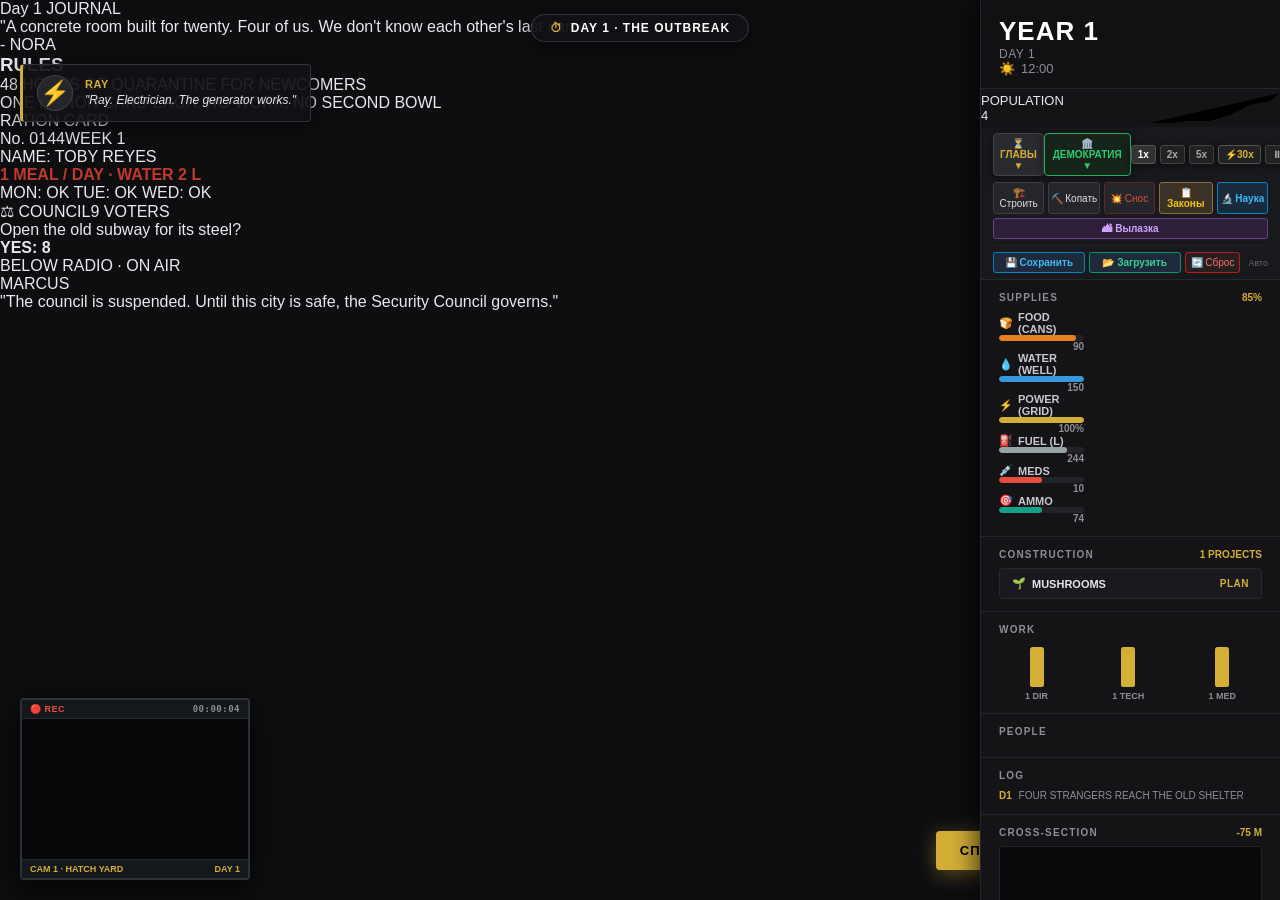
==== commit 05a38d76: "feat: Add Research Tech Tree, tactical Surface Expeditions, Colonist Perks, and expanded test suite" ====
--- a/index.html
+++ b/index.html
@@ -153,6 +153,7 @@
       <button onclick="setToolMode('dig')" id="btn-tool-dig" style="flex:1; min-width:48px; padding: 4px 0; font-size: 10px; background: #25262c; color: #e0e0e0; border: 1px solid #3d3e45; border-radius: 3px; cursor: pointer;">⛏️ Копать</button>
       <button onclick="setToolMode('demolish')" id="btn-tool-demo" style="flex:1; min-width:44px; padding: 4px 0; font-size: 10px; background: #25262c; color: #e74c3c; border: 1px solid #5c2828; border-radius: 3px; cursor: pointer;">💥 Снос</button>
       <button onclick="openWhiteboardModal()" id="btn-whiteboard-rules" style="flex:1; min-width:54px; padding: 4px 0; font-size: 10px; background: #3a3225; color: #f1c40f; border: 1px solid #8d6e3f; border-radius: 3px; cursor: pointer; font-weight:bold;">📋 Законы</button>
+      <button onclick="openResearchModal()" id="btn-research" style="flex:1; min-width:50px; padding: 4px 0; font-size: 10px; background: #1a2a3a; color: #38bdf8; border: 1px solid #0284c7; border-radius: 3px; cursor: pointer; font-weight:bold;">🔬 Наука</button>
       <button onclick="launchSurfaceScavenge()" id="btn-tool-scav" style="flex:1.2; min-width:62px; padding: 4px 0; font-size: 10px; background: #2d1e3a; color: #d4a5ff; border: 1px solid #6b3e8a; border-radius: 3px; cursor: pointer; font-weight:bold;">🏙 Вылазка</button>
     </div>
     <!-- LocalStorage Save System Buttons -->
@@ -438,6 +439,22 @@
   </div>
 </div>
 
+<!-- INTERACTIVE RESEARCH & TECHNOLOGY MODAL -->
+<div id="research-modal" style="display:none; position:fixed; top:0; left:0; width:100vw; height:100vh; background:rgba(0,0,0,0.85); z-index:215; justify-content:center; align-items:center;">
+  <div style="background:#14151a; border:2px solid #38bdf8; border-radius:8px; padding:22px; max-width:620px; width:92%; box-shadow:0 10px 40px rgba(0,0,0,0.95); color:#fff;">
+    <div style="display:flex; justify-content:space-between; align-items:center; border-bottom:1px solid #333; padding-bottom:10px; margin-bottom:12px;">
+      <h2 style="color:#38bdf8; font-size:19px; margin:0; display:flex; align-items:center; gap:8px;">
+        <span>🔬</span> ДРЕВО ТЕХНОЛОГИЙ И НАУЧНЫХ ИЗЫСКАНИЙ
+      </h2>
+      <button onclick="closeResearchModal()" style="background:none; border:none; color:#cfbfad; font-size:24px; cursor:pointer;">✕</button>
+    </div>
+    
+    <div id="research-status-bar" style="background:#1e2430; border:1px solid #283548; border-radius:6px; padding:10px 14px; margin-bottom:14px;"></div>
+
+    <div style="display:flex; flex-direction:column; gap:10px; max-height:55vh; overflow-y:auto; padding-right:4px;" id="research-tech-list"></div>
+  </div>
+</div>
+
 <script type="module" src="src/main.js"></script>
 </body>
 </html>
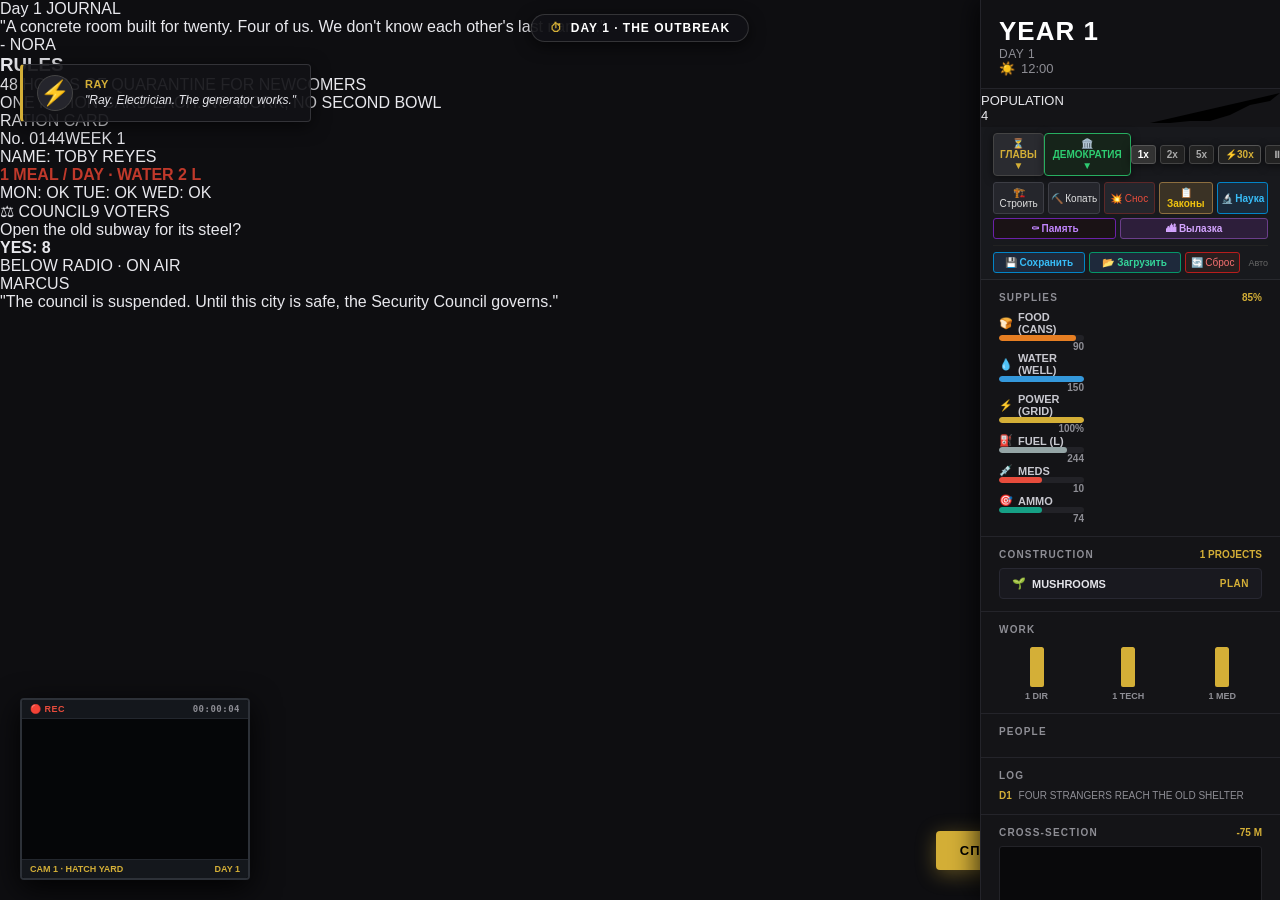
==== commit e045f340: "feat: Morale & Psychology system + Memorial board (53/53 tests)" ====
--- a/index.html
+++ b/index.html
@@ -154,6 +154,7 @@
       <button onclick="setToolMode('demolish')" id="btn-tool-demo" style="flex:1; min-width:44px; padding: 4px 0; font-size: 10px; background: #25262c; color: #e74c3c; border: 1px solid #5c2828; border-radius: 3px; cursor: pointer;">💥 Снос</button>
       <button onclick="openWhiteboardModal()" id="btn-whiteboard-rules" style="flex:1; min-width:54px; padding: 4px 0; font-size: 10px; background: #3a3225; color: #f1c40f; border: 1px solid #8d6e3f; border-radius: 3px; cursor: pointer; font-weight:bold;">📋 Законы</button>
       <button onclick="openResearchModal()" id="btn-research" style="flex:1; min-width:50px; padding: 4px 0; font-size: 10px; background: #1a2a3a; color: #38bdf8; border: 1px solid #0284c7; border-radius: 3px; cursor: pointer; font-weight:bold;">🔬 Наука</button>
+      <button onclick="openMemorialModal()" id="btn-memorial" style="flex:1; min-width:50px; padding: 4px 0; font-size: 10px; background: #1a1215; color: #c084fc; border: 1px solid #6b21a8; border-radius: 3px; cursor: pointer; font-weight:bold;">⚰ Память</button>
       <button onclick="launchSurfaceScavenge()" id="btn-tool-scav" style="flex:1.2; min-width:62px; padding: 4px 0; font-size: 10px; background: #2d1e3a; color: #d4a5ff; border: 1px solid #6b3e8a; border-radius: 3px; cursor: pointer; font-weight:bold;">🏙 Вылазка</button>
     </div>
     <!-- LocalStorage Save System Buttons -->
@@ -455,6 +456,24 @@
   </div>
 </div>
 
+<!-- Memorial Modal -->
+<div id="memorial-modal" style="display:none; position:fixed; top:0; left:0; width:100vw; height:100vh; background:rgba(0,0,0,0.90); z-index:215; justify-content:center; align-items:center;">
+  <div style="background:#0d0c0a; border:2px solid #6b21a8; border-radius:8px; padding:22px; max-width:580px; width:92%; max-height:92vh; box-shadow:0 10px 60px rgba(80,0,80,0.6); color:#cfbfad; display:flex; flex-direction:column; gap:0;">
+    <!-- Header -->
+    <div style="display:flex; justify-content:space-between; align-items:center; border-bottom:1px solid #2a1a2a; padding-bottom:10px; margin-bottom:14px;">
+      <div>
+        <h2 style="color:#c084fc; font-size:18px; margin:0; letter-spacing:2px;">⚰ МЕМОРИАЛ КОЛОНИИ</h2>
+        <div style="font-size:10px; color:#666; margin-top:3px; letter-spacing:1px;">ПАМЯТНАЯ КНИГА ПОДЗЕМНОГО ПОСЕЛЕНИЯ</div>
+      </div>
+      <button onclick="closeMemorialModal()" style="background:none; border:none; color:#888; font-size:24px; cursor:pointer; line-height:1;">✕</button>
+    </div>
+    <!-- Stats row -->
+    <div id="memorial-stats" style="margin-bottom:14px; padding:10px 14px; background:#100f0d; border:1px solid #2a2520; border-radius:6px;"></div>
+    <!-- Scrollable content -->
+    <div id="memorial-content" style="overflow-y:auto; flex:1; max-height:60vh; padding-right:4px;"></div>
+  </div>
+</div>
+
 <script type="module" src="src/main.js"></script>
 </body>
 </html>
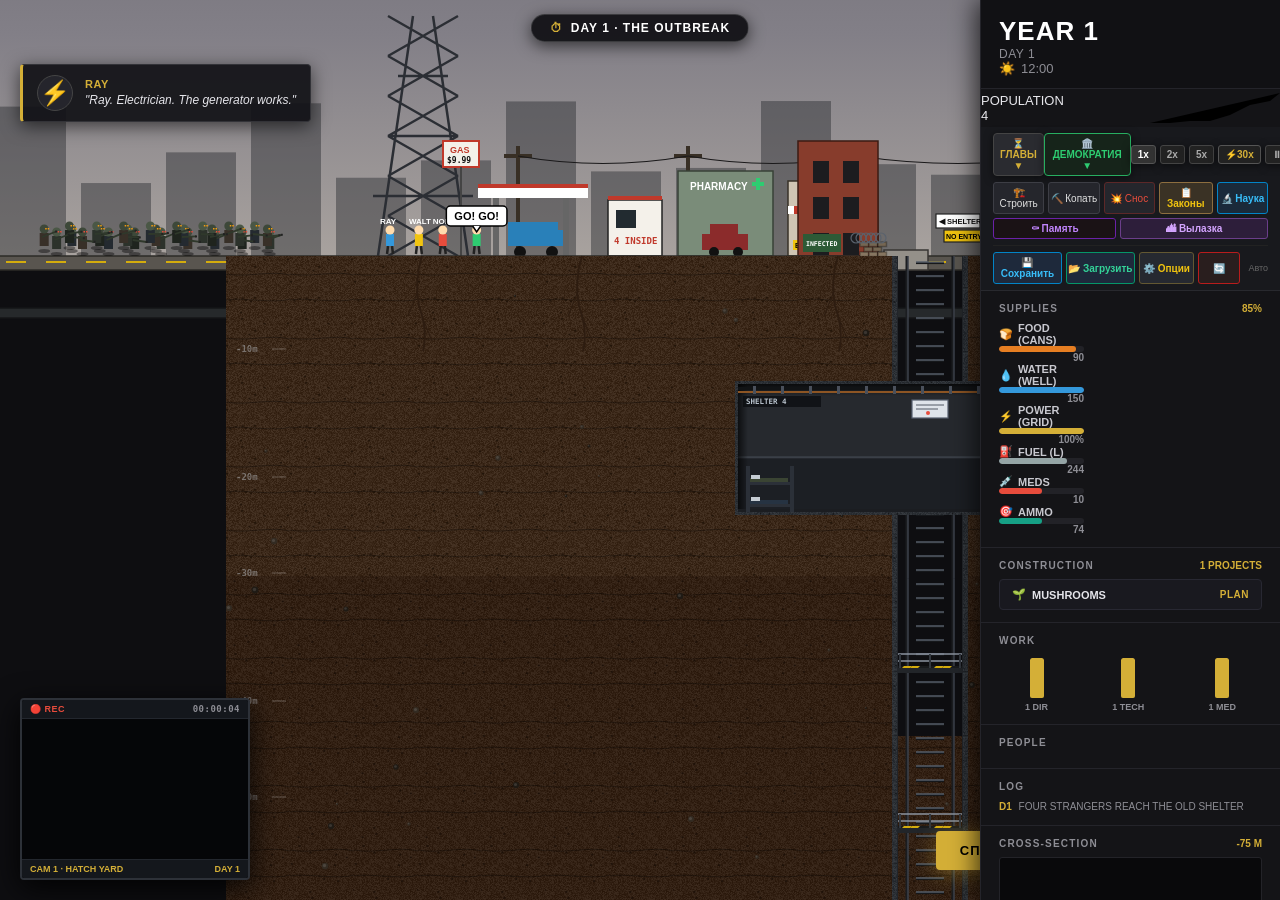
==== commit a24be03e: "feat: Realistic Video Overhaul (style of original GREEN video) with 2D dynamic lighting, procedural " ====
--- a/index.html
+++ b/index.html
@@ -161,7 +161,8 @@
     <div style="display:flex; gap: 4px; margin-top: 6px; padding-top: 6px; border-top: 1px solid #222;">
       <button onclick="SaveSystem.saveGame(false)" style="flex:1; padding: 4px 0; font-size: 10px; background: #1e293b; color: #38bdf8; border: 1px solid #0284c7; border-radius: 3px; cursor: pointer; font-weight: bold;">💾 Сохранить</button>
       <button onclick="SaveSystem.loadGame()" style="flex:1; padding: 4px 0; font-size: 10px; background: #1e293b; color: #34d399; border: 1px solid #059669; border-radius: 3px; cursor: pointer; font-weight: bold;">📂 Загрузить</button>
-      <button onclick="SaveSystem.resetGame()" style="flex:0.6; padding: 4px 0; font-size: 10px; background: #291e1e; color: #f87171; border: 1px solid #b91c1c; border-radius: 3px; cursor: pointer;">🔄 Сброс</button>
+      <button onclick="openSettingsModal()" id="btn-settings" style="flex:0.8; padding: 4px 0; font-size: 10px; background: #262930; color: #f1c40f; border: 1px solid #635832; border-radius: 3px; cursor: pointer; font-weight: bold;">⚙️ Опции</button>
+      <button onclick="SaveSystem.resetGame()" style="flex:0.6; padding: 4px 0; font-size: 10px; background: #291e1e; color: #f87171; border: 1px solid #b91c1c; border-radius: 3px; cursor: pointer;">🔄</button>
       <span id="sb-save-time" style="font-size:9px; color:#666; align-self:center; margin-left:4px;">Авто</span>
     </div>
   </div>
@@ -474,6 +475,52 @@
   </div>
 </div>
 
+<!-- Settings Modal -->
+<div id="settings-modal" style="display:none; position:fixed; top:0; left:0; width:100vw; height:100vh; background:rgba(0,0,0,0.85); z-index:230; justify-content:center; align-items:center;">
+  <div style="background:#131518; border:2px solid #635832; border-radius:8px; padding:22px; max-width:440px; width:90%; color:#cfbfad; box-shadow:0 10px 40px rgba(0,0,0,0.8);">
+    <div style="display:flex; justify-content:space-between; align-items:center; border-bottom:1px solid #333; padding-bottom:10px; margin-bottom:16px;">
+      <h2 style="color:#f1c40f; margin:0; font-size:16px; letter-spacing:1px;">⚙️ НАСТРОЙКИ СИМУЛЯТОРА</h2>
+      <button onclick="closeSettingsModal()" style="background:none; border:none; color:#aaa; font-size:22px; cursor:pointer;">✕</button>
+    </div>
+
+    <!-- Graphics -->
+    <div style="margin-bottom:16px;">
+      <div style="font-size:11px; color:#888; font-weight:bold; letter-spacing:1px; margin-bottom:8px;">ГРАФИКА И ПРОИЗВОДИТЕЛЬНОСТЬ</div>
+      <label style="display:flex; justify-content:space-between; align-items:center; margin-bottom:8px; cursor:pointer;">
+        <span style="font-size:12px;">💡 2D Динамическое освещение (Lightmaps)</span>
+        <input type="checkbox" id="set-opt-lighting" checked style="cursor:pointer; width:16px; height:16px;">
+      </label>
+      <label style="display:flex; justify-content:space-between; align-items:center; margin-bottom:8px; cursor:pointer;">
+        <span style="font-size:12px;">✨ Процедурные частицы FX (пыль, пар, искры)</span>
+        <input type="checkbox" id="set-opt-particles" checked style="cursor:pointer; width:16px; height:16px;">
+      </label>
+    </div>
+
+    <!-- Audio -->
+    <div style="margin-bottom:20px;">
+      <div style="font-size:11px; color:#888; font-weight:bold; letter-spacing:1px; margin-bottom:8px;">ЗВУКОВОЙ ЛАНДШАФТ (WEB AUDIO)</div>
+      <div style="margin-bottom:10px;">
+        <div style="display:flex; justify-content:space-between; font-size:12px; margin-bottom:4px;">
+          <span>🔊 Звуковые эффекты (SFX)</span>
+        </div>
+        <input type="range" id="set-opt-sfx" min="0" max="100" value="80" style="width:100%; cursor:pointer;">
+      </div>
+      <div style="margin-bottom:10px;">
+        <div style="display:flex; justify-content:space-between; font-size:12px; margin-bottom:4px;">
+          <span>📻 Эмбиент бункера (Гул генератора, капли)</span>
+        </div>
+        <input type="range" id="set-opt-amb" min="0" max="100" value="50" style="width:100%; cursor:pointer;">
+      </div>
+    </div>
+
+    <!-- Action Buttons -->
+    <div style="display:flex; gap:10px;">
+      <button onclick="applySettings()" style="flex:1; padding:8px 0; background:#f1c40f; color:#111; font-weight:bold; border:none; border-radius:4px; cursor:pointer;">СОХРАНИТЬ</button>
+      <button onclick="closeSettingsModal()" style="flex:0.6; padding:8px 0; background:#2a2c30; color:#ccc; border:1px solid #444; border-radius:4px; cursor:pointer;">ОТМЕНА</button>
+    </div>
+  </div>
+</div>
+
 <script type="module" src="src/main.js"></script>
 </body>
 </html>
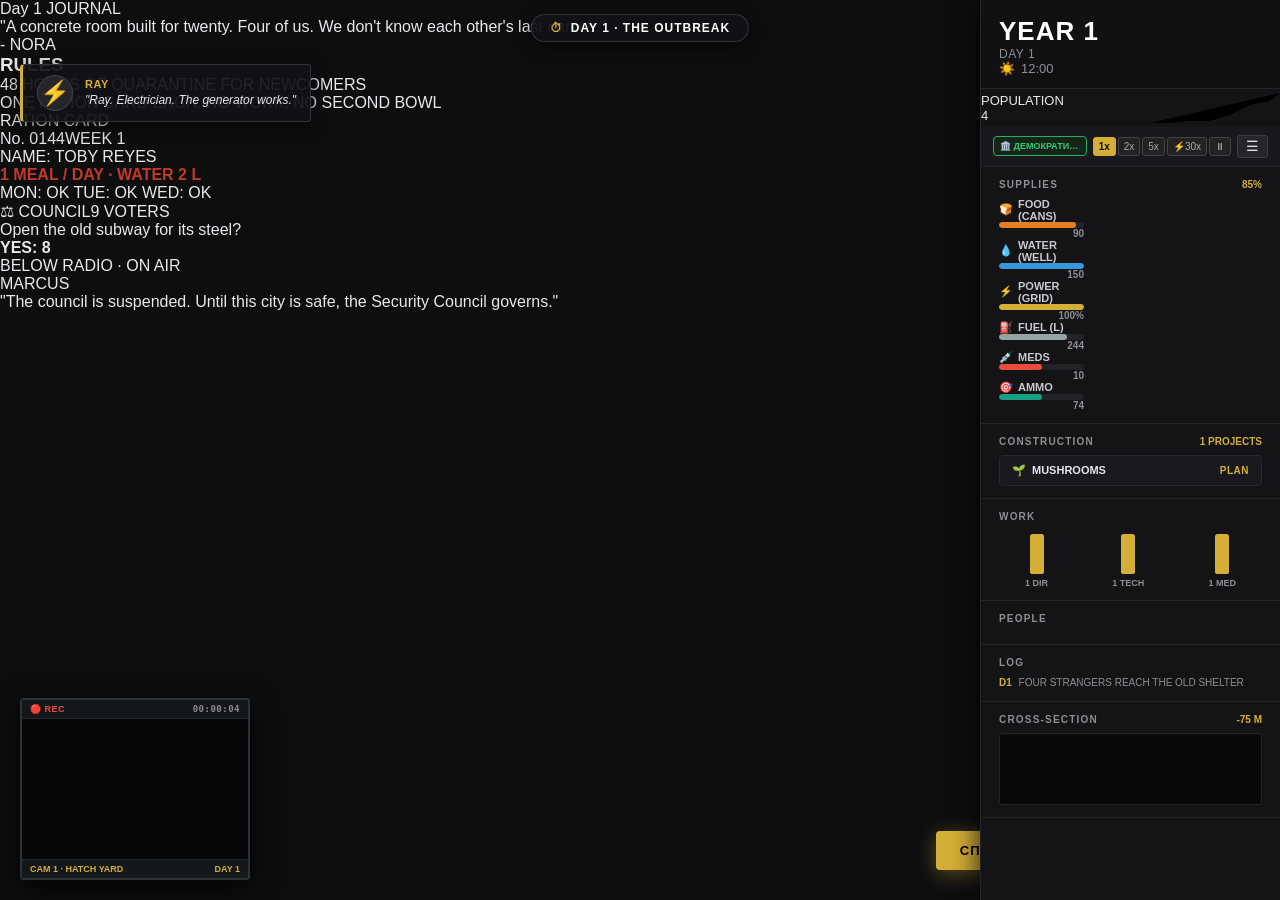
==== commit 907747c8: "feat: zoomable camera and compact HUD Camera zoom 35-160% (wheel towards cursor, +/-, pinch, toolbar" ====
--- a/index.html
+++ b/index.html
@@ -9,7 +9,7 @@
 <link rel="stylesheet" href="src/styles/modals.css">
 <link rel="stylesheet" href="src/styles/mobile.css">
 </head>
-<body>
+<body class="prologue-active">
 
 <canvas id="game-canvas"></canvas>
 
@@ -102,6 +102,17 @@
   </div>
 </div>
 
+<!-- Build / dig / demolish tools and zoom, bottom of the map view -->
+<div id="bottom-toolbar">
+  <button class="tb-btn" onclick="toggleBuildMenu()" id="btn-tool-build">🏗️ Строить</button>
+  <button class="tb-btn" onclick="setToolMode('dig')" id="btn-tool-dig">⛏️ Копать</button>
+  <button class="tb-btn tb-danger" onclick="setToolMode('demolish')" id="btn-tool-demo">💥 Снос</button>
+  <span class="tb-sep"></span>
+  <button class="tb-btn" onclick="zoomOut()" title="Отдалить (-)">➖</button>
+  <button class="tb-btn" onclick="zoomIn()" title="Приблизить (+)">➕</button>
+  <button class="tb-btn" onclick="zoomReset()" title="Сбросить масштаб" id="tb-zoom-label">80%</button>
+</div>
+
 <!-- Skip Prologue Button -->
 <button id="prologue-skip-btn" onclick="finishPrologue()">СПУСТИТЬСЯ В ШАХТУ ▶ (Пробел)</button>
 
@@ -135,35 +146,30 @@
     </div>
   </div>
 
-  <!-- Controls inside Sidebar HUD -->
-  <div class="sb-section" style="padding: 6px 12px; background: #18191d; border-bottom: 1px solid #28292e;">
-    <div style="display:flex; justify-content:space-between; align-items:center; margin-bottom: 6px;">
-      <button class="flt-btn" onclick="openChaptersModal()" style="padding: 4px 6px; font-size: 10px; background: #2a2b30; color: var(--accent-gold); border: 1px solid #444; border-radius: 4px; font-weight: bold; cursor: pointer;">⏳ ГЛАВЫ ▼</button>
-      <button class="flt-btn" id="btn-mode-indicator" onclick="openGameModeModal()" style="padding: 4px 8px; font-size: 10px; background: #16241a; color: #2ecc71; border: 1px solid #27ae60; border-radius: 4px; font-weight: bold; cursor: pointer;">🏛️ ДЕМОКРАТИЯ ▼</button>
-      <div style="display:flex; gap: 4px;">
-        <button class="flt-btn active" onclick="setSpeed(1)" id="flt-1x" style="padding: 3px 6px; font-size: 10px; background: #333; color: #fff; border: 1px solid #555; border-radius: 3px; cursor: pointer;">1x</button>
-        <button class="flt-btn" onclick="setSpeed(2)" id="flt-2x" style="padding: 3px 6px; font-size: 10px; background: #222; color: #aaa; border: 1px solid #444; border-radius: 3px; cursor: pointer;">2x</button>
-        <button class="flt-btn" onclick="setSpeed(5)" id="flt-5x" style="padding: 3px 6px; font-size: 10px; background: #222; color: #aaa; border: 1px solid #444; border-radius: 3px; cursor: pointer;">5x</button>
-        <button class="flt-btn" onclick="setSpeed(30)" id="flt-30x" style="padding: 3px 6px; font-size: 10px; background: #222; color: var(--accent-gold); border: 1px solid #555; border-radius: 3px; font-weight: bold; cursor: pointer;">⚡30x</button>
-        <button class="flt-btn" onclick="setSpeed(0)" id="flt-p" style="padding: 3px 6px; font-size: 10px; background: #222; color: #aaa; border: 1px solid #444; border-radius: 3px; cursor: pointer;">⏸</button>
-      </div>
-    </div>
-    <div style="display:flex; gap: 4px; justify-content:space-between; flex-wrap:wrap;">
-      <button onclick="toggleBuildMenu()" id="btn-tool-build" style="flex:1; min-width:48px; padding: 4px 0; font-size: 10px; background: #25262c; color: #e0e0e0; border: 1px solid #3d3e45; border-radius: 3px; cursor: pointer;">🏗️ Строить</button>
-      <button onclick="setToolMode('dig')" id="btn-tool-dig" style="flex:1; min-width:48px; padding: 4px 0; font-size: 10px; background: #25262c; color: #e0e0e0; border: 1px solid #3d3e45; border-radius: 3px; cursor: pointer;">⛏️ Копать</button>
-      <button onclick="setToolMode('demolish')" id="btn-tool-demo" style="flex:1; min-width:44px; padding: 4px 0; font-size: 10px; background: #25262c; color: #e74c3c; border: 1px solid #5c2828; border-radius: 3px; cursor: pointer;">💥 Снос</button>
-      <button onclick="openWhiteboardModal()" id="btn-whiteboard-rules" style="flex:1; min-width:54px; padding: 4px 0; font-size: 10px; background: #3a3225; color: #f1c40f; border: 1px solid #8d6e3f; border-radius: 3px; cursor: pointer; font-weight:bold;">📋 Законы</button>
-      <button onclick="openResearchModal()" id="btn-research" style="flex:1; min-width:50px; padding: 4px 0; font-size: 10px; background: #1a2a3a; color: #38bdf8; border: 1px solid #0284c7; border-radius: 3px; cursor: pointer; font-weight:bold;">🔬 Наука</button>
-      <button onclick="openMemorialModal()" id="btn-memorial" style="flex:1; min-width:50px; padding: 4px 0; font-size: 10px; background: #1a1215; color: #c084fc; border: 1px solid #6b21a8; border-radius: 3px; cursor: pointer; font-weight:bold;">⚰ Память</button>
-      <button onclick="launchSurfaceScavenge()" id="btn-tool-scav" style="flex:1.2; min-width:62px; padding: 4px 0; font-size: 10px; background: #2d1e3a; color: #d4a5ff; border: 1px solid #6b3e8a; border-radius: 3px; cursor: pointer; font-weight:bold;">🏙 Вылазка</button>
-    </div>
-    <!-- LocalStorage Save System Buttons -->
-    <div style="display:flex; gap: 4px; margin-top: 6px; padding-top: 6px; border-top: 1px solid #222;">
-      <button onclick="SaveSystem.saveGame(false)" style="flex:1; padding: 4px 0; font-size: 10px; background: #1e293b; color: #38bdf8; border: 1px solid #0284c7; border-radius: 3px; cursor: pointer; font-weight: bold;">💾 Сохранить</button>
-      <button onclick="SaveSystem.loadGame()" style="flex:1; padding: 4px 0; font-size: 10px; background: #1e293b; color: #34d399; border: 1px solid #059669; border-radius: 3px; cursor: pointer; font-weight: bold;">📂 Загрузить</button>
-      <button onclick="openSettingsModal()" id="btn-settings" style="flex:0.8; padding: 4px 0; font-size: 10px; background: #262930; color: #f1c40f; border: 1px solid #635832; border-radius: 3px; cursor: pointer; font-weight: bold;">⚙️ Опции</button>
-      <button onclick="SaveSystem.resetGame()" style="flex:0.6; padding: 4px 0; font-size: 10px; background: #291e1e; color: #f87171; border: 1px solid #b91c1c; border-radius: 3px; cursor: pointer;">🔄</button>
-      <span id="sb-save-time" style="font-size:9px; color:#666; align-self:center; margin-left:4px;">Авто</span>
+  <!-- Controls: governance, game speed, main menu -->
+  <div class="sb-section sb-controls">
+    <div class="sb-ctl-row">
+      <button class="sb-mode-btn" id="btn-mode-indicator" onclick="openGameModeModal()">🏛️ ДЕМОКРАТИЯ ▼</button>
+      <div class="sb-speed-group">
+        <button class="sb-speed-btn active" onclick="setSpeed(1)" id="flt-1x">1x</button>
+        <button class="sb-speed-btn" onclick="setSpeed(2)" id="flt-2x">2x</button>
+        <button class="sb-speed-btn" onclick="setSpeed(5)" id="flt-5x">5x</button>
+        <button class="sb-speed-btn" onclick="setSpeed(30)" id="flt-30x">⚡30x</button>
+        <button class="sb-speed-btn" onclick="setSpeed(0)" id="flt-p">⏸</button>
+      </div>
+      <button class="sb-menu-btn" id="btn-main-menu" onclick="toggleMainMenu()" title="Меню">☰</button>
+    </div>
+    <div class="sb-menu" id="main-menu" style="display:none;">
+      <button class="sb-menu-item" onclick="openChaptersModal()">⏳ ГЛАВЫ ▼</button>
+      <button class="sb-menu-item" onclick="openWhiteboardModal()" id="btn-whiteboard-rules">📋 Законы</button>
+      <button class="sb-menu-item" onclick="openResearchModal()" id="btn-research">🔬 Наука</button>
+      <button class="sb-menu-item" onclick="openMemorialModal()" id="btn-memorial">⚰ Память</button>
+      <button class="sb-menu-item" onclick="launchSurfaceScavenge()" id="btn-tool-scav">🏙 Вылазка</button>
+      <button class="sb-menu-item" onclick="SaveSystem.saveGame(false)">💾 Сохранить</button>
+      <button class="sb-menu-item" onclick="SaveSystem.loadGame()">📂 Загрузить</button>
+      <button class="sb-menu-item" onclick="openSettingsModal()" id="btn-settings">⚙️ Опции</button>
+      <button class="sb-menu-item" onclick="SaveSystem.resetGame()">🔄</button>
+      <span id="sb-save-time" class="sb-save-time">Авто</span>
     </div>
   </div>
 
--- a/src/styles/hud.css
+++ b/src/styles/hud.css
@@ -291,3 +291,50 @@
   background: rgba(212, 175, 55, 0.15);
   pointer-events: none;
 }
+
+/* ── Compact controls (governance, speed, menu) ───────────────────── */
+.sb-controls { padding: 8px 12px; background: #18191d; border-bottom: 1px solid #28292e; }
+.sb-ctl-row { display: flex; align-items: center; gap: 6px; }
+.sb-mode-btn {
+  flex: 1; min-width: 0; padding: 4px 6px; font-size: 10px; font-weight: bold;
+  background: #16241a; color: #2ecc71; border: 1px solid #27ae60; border-radius: 4px; cursor: pointer;
+  white-space: nowrap; overflow: hidden; text-overflow: ellipsis;
+}
+.sb-speed-group { display: flex; gap: 2px; }
+.sb-speed-btn {
+  padding: 3px 6px; font-size: 10px; background: #222; color: #aaa;
+  border: 1px solid #444; border-radius: 3px; cursor: pointer;
+}
+.sb-speed-btn.active { background: var(--accent-gold); color: #111; border-color: var(--accent-gold); font-weight: bold; }
+.sb-menu-btn {
+  padding: 2px 8px; font-size: 14px; line-height: 1.2; background: #25262c; color: #e0e0e0;
+  border: 1px solid #3d3e45; border-radius: 3px; cursor: pointer;
+}
+.sb-menu-btn.open { background: #3a3225; color: var(--accent-gold); }
+.sb-menu { display: grid; grid-template-columns: 1fr 1fr; gap: 4px; margin-top: 8px; padding-top: 8px; border-top: 1px solid #28292e; }
+.sb-menu-item {
+  padding: 6px 4px; font-size: 10px; font-weight: bold; text-align: center;
+  background: #25262c; color: #e0e0e0; border: 1px solid #3d3e45; border-radius: 3px; cursor: pointer;
+}
+.sb-menu-item:hover { border-color: var(--accent-gold); color: var(--accent-gold); }
+.sb-save-time { grid-column: 1 / -1; font-size: 9px; color: #666; text-align: center; }
+
+/* ── Bottom toolbar over the map (build / dig / demolish / zoom) ──── */
+#bottom-toolbar {
+  position: fixed; left: 270px; bottom: 20px; z-index: 90;
+  display: flex; align-items: center; gap: 4px; padding: 5px 6px;
+  background: rgba(20, 21, 25, 0.92); border: 1px solid #33353c; border-radius: 6px;
+  box-shadow: 0 6px 20px rgba(0, 0, 0, 0.7);
+}
+.tb-btn {
+  padding: 6px 10px; font-size: 11px; font-weight: bold; white-space: nowrap;
+  background: #25262c; color: #e0e0e0; border: 1px solid #3d3e45; border-radius: 4px; cursor: pointer;
+}
+.tb-btn:hover, .tb-btn.active { border-color: var(--accent-gold); color: var(--accent-gold); }
+.tb-danger { color: #e74c3c; border-color: #5c2828; }
+.tb-sep { width: 1px; align-self: stretch; background: #33353c; margin: 0 4px; }
+#tb-zoom-label { min-width: 46px; font-family: monospace; }
+body.prologue-active #bottom-toolbar { display: none; }
+body:not(.prologue-active) #prologue-skip-btn { display: none; }
+.sb-speed-btn { padding: 3px 5px; }
+.sb-mode-btn { font-size: 9px; }
--- a/src/styles/mobile.css
+++ b/src/styles/mobile.css
@@ -120,3 +120,8 @@
     padding: 6px 12px;
   }
 }
+
+@media (max-width: 900px) {
+  #bottom-toolbar { left: 12px; bottom: 112px; flex-wrap: wrap; max-width: calc(100vw - 24px); }
+  .tb-btn { min-height: 36px; }
+}
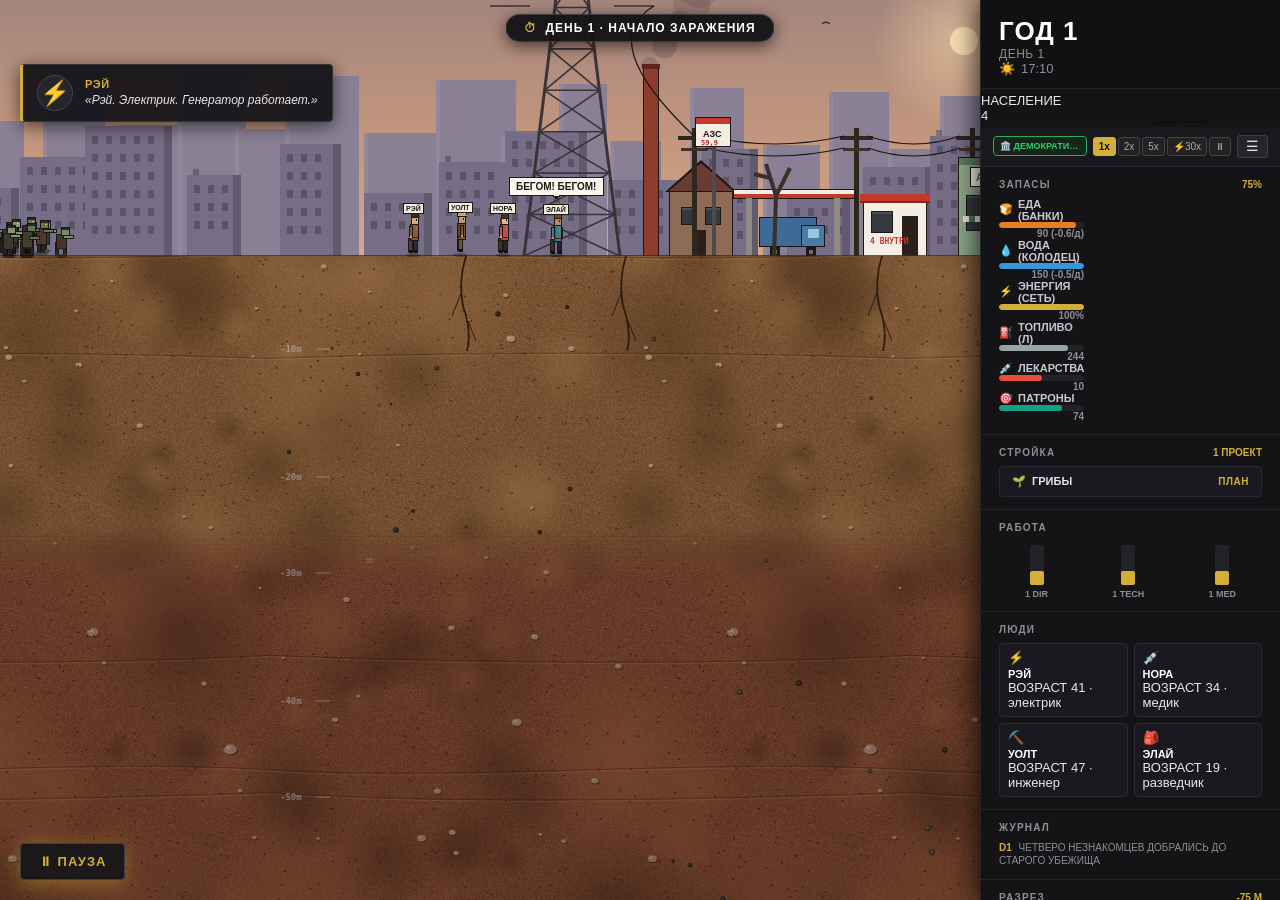
==== commit fb1c3db6: "feat: bring prologue and surface closer to the original video - Dusk surface with layered skyline, r" ====
--- a/index.html
+++ b/index.html
@@ -28,78 +28,65 @@
 <!-- Top Day Pill -->
 <div id="top-day-pill">
   <span class="pill-clock">⏱</span>
-  <span id="pill-title">DAY 1 · THE OUTBREAK</span>
+  <span id="pill-title">ДЕНЬ 1 · НАЧАЛО ЗАРАЖЕНИЯ</span>
 </div>
 
 <!-- Dialogue Card Top-Left -->
 <div id="dialogue-card">
   <div class="dlg-avatar" id="dlg-avatar">⚡</div>
   <div class="dlg-content">
-    <div class="dlg-name" id="dlg-name">RAY</div>
-    <div class="dlg-text" id="dlg-text">"Ray. Electrician. The generator works."</div>
+    <div class="dlg-name" id="dlg-name">РЭЙ</div>
+    <div class="dlg-text" id="dlg-text">«Рэй. Электрик. Генератор работает.»</div>
   </div>
 </div>
 
 <!-- Journal Note Inset -->
 <div id="journal-note" onclick="this.style.display='none'">
   <div class="jn-header">
-    <span id="jn-day">Day 1</span>
-    <span>JOURNAL</span>
+    <span id="jn-day">День 1</span>
+    <span>ДНЕВНИК</span>
   </div>
   <div class="jn-body" id="jn-body">
-    "A concrete room built for twenty. Four of us. We don't know each other's last names."
-  </div>
-  <div class="jn-sig" id="jn-sig">- NORA</div>
+    «Бетонная комната, рассчитанная на двадцать человек. Нас четверо. Мы даже не знаем фамилий друг друга.»
+  </div>
+  <div class="jn-sig" id="jn-sig">— НОРА</div>
 </div>
 
 <!-- Whiteboard Inset -->
 <div id="whiteboard-inset" onclick="this.style.display='none'">
-  <h3>RULES</h3>
+  <h3>ПРАВИЛА</h3>
   <ol>
-    <li>48 HOURS OF QUARANTINE FOR NEWCOMERS</li>
-    <li>ONE RATION CARD EACH. NO WORK, NO SECOND BOWL</li>
+    <li>48 ЧАСОВ КАРАНТИНА ДЛЯ НОВЕНЬКИХ</li>
+    <li>ПО ОДНОЙ КАРТОЧКЕ НА ЧЕЛОВЕКА. НЕТ РАБОТЫ — НЕТ ДОБАВКИ</li>
   </ol>
 </div>
 
 <!-- Ration Card Inset -->
 <div id="ration-card-inset" onclick="this.style.display='none'">
-  <div class="rc-title">RATION CARD</div>
-  <div class="rc-row"><span>No. 0144</span><span>WEEK 1</span></div>
-  <div class="rc-row"><span>NAME: TOBY REYES</span></div>
-  <div class="rc-row" style="color:#c0392b; font-weight:bold;">1 MEAL / DAY · WATER 2 L</div>
+  <div class="rc-title">КАРТОЧКА РАЦИОНА</div>
+  <div class="rc-row"><span>№ 0144</span><span>НЕДЕЛЯ 1</span></div>
+  <div class="rc-row"><span>ИМЯ: ТОБИ РЕЙЕС</span></div>
+  <div class="rc-row" style="color:#c0392b; font-weight:bold;">1 ПРИЁМ ПИЩИ В ДЕНЬ · ВОДА 2 Л</div>
   <div class="rc-stamps">
-    <span class="rc-stamp">MON: OK</span>
-    <span class="rc-stamp">TUE: OK</span>
-    <span class="rc-stamp">WED: OK</span>
+    <span class="rc-stamp">ПН: ОК</span>
+    <span class="rc-stamp">ВТ: ОК</span>
+    <span class="rc-stamp">СР: ОК</span>
   </div>
 </div>
 
 <!-- Council Vote Inset -->
 <div id="council-vote-inset" onclick="this.style.display='none'">
-  <div class="cv-header"><span>⚖ COUNCIL</span><span>9 VOTERS</span></div>
-  <div class="cv-prompt">Open the old subway for its steel?</div>
+  <div class="cv-header"><span>⚖ СОВЕТ</span><span>9 ГОЛОСОВ</span></div>
+  <div class="cv-prompt">Вскрыть старое метро ради стали?</div>
   <div class="cv-bar-wrap"><div class="cv-bar-fill"></div></div>
-  <div style="display:flex; justify-content:space-between; font-weight:bold;"><span>YES: 8</span><span>NO: 1</span></div>
+  <div style="display:flex; justify-content:space-between; font-weight:bold;"><span>ЗА: 8</span><span>ПРОТИВ: 1</span></div>
 </div>
 
 <!-- Below Radio Broadcast Inset -->
 <div id="radio-broadcast-inset" onclick="this.style.display='none'">
-  <span class="rb-tag">BELOW RADIO · ON AIR</span>
-  <div class="rb-speaker">MARCUS</div>
-  <div class="rb-text">"The council is suspended. Until this city is safe, the Security Council governs."</div>
-</div>
-
-<!-- Surveillance Camera CRT Inset -->
-<div id="surveillance-cam" onclick="cycleCamera()" title="Кликните для переключения камеры наблюдения">
-  <div class="cam-top-bar">
-    <span class="cam-rec">🔴 REC</span>
-    <span class="cam-timer" id="cam-timer">00:00:04</span>
-  </div>
-  <canvas id="cam-feed-canvas" width="230" height="140"></canvas>
-  <div class="cam-bottom-bar">
-    <span id="cam-name">CAM 1 · HATCH YARD</span>
-    <span id="cam-day">DAY 1</span>
-  </div>
+  <span class="rb-tag">РАДИО «НИЗ» · В ЭФИРЕ</span>
+  <div class="rb-speaker">МАРКУС</div>
+  <div class="rb-text">«Совет приостановлен. Пока город не станет безопасным, правит Совет безопасности.»</div>
 </div>
 
 <!-- Build / dig / demolish tools and zoom, bottom of the map view -->
@@ -113,8 +100,8 @@
   <button class="tb-btn" onclick="zoomReset()" title="Сбросить масштаб" id="tb-zoom-label">80%</button>
 </div>
 
-<!-- Skip Prologue Button -->
-<button id="prologue-skip-btn" onclick="finishPrologue()">СПУСТИТЬСЯ В ШАХТУ ▶ (Пробел)</button>
+<!-- Pause button (also Space), works during the prologue too -->
+<button id="pause-btn" onclick="togglePause()" title="Пауза (Пробел)">⏸ ПАУЗА</button>
 
 <!-- ═══════════════════════════════════════════════════════════════════
      AUTHENTIC RIGHT SIDEBAR HUD
@@ -123,8 +110,8 @@
   <!-- Header: Year & Day + Time Clock -->
   <div class="sb-header">
     <div>
-      <div class="sb-year" id="sb-year-text">YEAR 1</div>
-      <div class="sb-day" id="sb-day-text">DAY 1</div>
+      <div class="sb-year" id="sb-year-text">ГОД 1</div>
+      <div class="sb-day" id="sb-day-text">ДЕНЬ 1</div>
     </div>
     <div class="sb-time-wrap">
       <span class="sb-time-icon" id="sb-time-icon">☀️</span>
@@ -135,14 +122,14 @@
   <!-- Population & SVG Growth Curve Graph -->
   <div class="sb-pop-row">
     <div>
-      <div class="sb-pop-label">POPULATION</div>
+      <div class="sb-pop-label">НАСЕЛЕНИЕ</div>
       <div class="sb-pop-num" id="sb-pop-val">4</div>
     </div>
     <div class="sb-pop-chart">
       <svg viewBox="0 0 130 38">
         <path class="sb-chart-line" id="sb-chart-path" d="M0,34 L20,34 L40,32 L60,32 L80,26 L100,16 L120,12 L130,4"></path>
       </svg>
-      <span class="sb-status-pill" id="sb-status-pill">📍 SURFACE RESTLESS</span>
+      <span class="sb-status-pill" id="sb-status-pill">📍 НА ПОВЕРХНОСТИ НЕСПОКОЙНО</span>
     </div>
   </div>
 
@@ -176,13 +163,13 @@
   <!-- Primary Supplies Section -->
   <div class="sb-section">
     <div class="sb-sec-header">
-      <span class="sb-sec-title">SUPPLIES</span>
+      <span class="sb-sec-title">ЗАПАСЫ</span>
       <span class="sb-sec-badge" id="sb-morale-val">85%</span>
     </div>
 
     <div class="sb-sup-item">
       <div class="sb-sup-row">
-        <span class="sb-sup-label"><span class="sb-sup-icon">🍞</span> FOOD (CANS)</span>
+        <span class="sb-sup-label"><span class="sb-sup-icon">🍞</span> ЕДА (БАНКИ)</span>
         <div class="sb-bar-wrap"><div class="sb-bar-fill sb-bar-food" id="bar-food" style="width:90%;"></div></div>
         <div class="sb-sup-val" id="val-food">90</div>
       </div>
@@ -190,7 +177,7 @@
 
     <div class="sb-sup-item">
       <div class="sb-sup-row">
-        <span class="sb-sup-label"><span class="sb-sup-icon">💧</span> WATER (WELL)</span>
+        <span class="sb-sup-label"><span class="sb-sup-icon">💧</span> ВОДА (КОЛОДЕЦ)</span>
         <div class="sb-bar-wrap"><div class="sb-bar-fill sb-bar-water" id="bar-water" style="width:100%;"></div></div>
         <div class="sb-sup-val" id="val-water">150</div>
       </div>
@@ -198,7 +185,7 @@
 
     <div class="sb-sup-item">
       <div class="sb-sup-row">
-        <span class="sb-sup-label"><span class="sb-sup-icon">⚡</span> POWER (GRID)</span>
+        <span class="sb-sup-label"><span class="sb-sup-icon">⚡</span> ЭНЕРГИЯ (СЕТЬ)</span>
         <div class="sb-bar-wrap"><div class="sb-bar-fill sb-bar-power" id="bar-power" style="width:100%;"></div></div>
         <div class="sb-sup-val" id="val-power">100%</div>
       </div>
@@ -206,7 +193,7 @@
 
     <div class="sb-sup-item">
       <div class="sb-sup-row">
-        <span class="sb-sup-label"><span class="sb-sup-icon">⛽</span> FUEL (L)</span>
+        <span class="sb-sup-label"><span class="sb-sup-icon">⛽</span> ТОПЛИВО (Л)</span>
         <div class="sb-bar-wrap"><div class="sb-bar-fill sb-bar-fuel" id="bar-fuel" style="width:80%;"></div></div>
         <div class="sb-sup-val" id="val-fuel">244</div>
       </div>
@@ -214,7 +201,7 @@
 
     <div class="sb-sup-item">
       <div class="sb-sup-row">
-        <span class="sb-sup-label"><span class="sb-sup-icon">💉</span> MEDS</span>
+        <span class="sb-sup-label"><span class="sb-sup-icon">💉</span> ЛЕКАРСТВА</span>
         <div class="sb-bar-wrap"><div class="sb-bar-fill sb-bar-med" id="bar-med" style="width:50%;"></div></div>
         <div class="sb-sup-val" id="val-med">10</div>
       </div>
@@ -222,7 +209,7 @@
 
     <div class="sb-sup-item">
       <div class="sb-sup-row">
-        <span class="sb-sup-label"><span class="sb-sup-icon">🎯</span> AMMO</span>
+        <span class="sb-sup-label"><span class="sb-sup-icon">🎯</span> ПАТРОНЫ</span>
         <div class="sb-bar-wrap"><div class="sb-bar-fill sb-bar-ammo" id="bar-ammo" style="width:50%;"></div></div>
         <div class="sb-sup-val" id="val-ammo">74</div>
       </div>
@@ -232,35 +219,35 @@
   <!-- Construction -->
   <div class="sb-section">
     <div class="sb-sec-header">
-      <span class="sb-sec-title">CONSTRUCTION</span>
-      <span class="sb-sec-badge" id="sb-const-count">1 PROJECTS</span>
+      <span class="sb-sec-title">СТРОЙКА</span>
+      <span class="sb-sec-badge" id="sb-const-count">1 ПРОЕКТ</span>
     </div>
     <div class="sb-const-status">
       <span style="display:flex; align-items:center; gap:6px;">
         <span id="sb-const-icon">🌱</span>
-        <span class="sb-const-name" id="sb-const-name">MUSHROOMS</span>
+        <span class="sb-const-name" id="sb-const-name">ГРИБЫ</span>
       </span>
-      <span class="sb-const-action" onclick="toggleBuildMenu()">PLAN</span>
+      <span class="sb-const-action" onclick="toggleBuildMenu()">ПЛАН</span>
     </div>
   </div>
 
   <!-- Work Roles -->
   <div class="sb-section">
     <div class="sb-sec-header">
-      <span class="sb-sec-title">WORK</span>
+      <span class="sb-sec-title">РАБОТА</span>
     </div>
     <div class="sb-work-bars" id="sb-work-bars">
       <div class="sb-work-col">
         <div class="sb-work-meter-wrap"><div class="sb-work-meter-fill" style="height:100%;"></div></div>
-        <span>1 DIR</span>
+        <span>1 РУК</span>
       </div>
       <div class="sb-work-col">
         <div class="sb-work-meter-wrap"><div class="sb-work-meter-fill" style="height:100%;"></div></div>
-        <span>1 TECH</span>
+        <span>1 ТЕХ</span>
       </div>
       <div class="sb-work-col">
         <div class="sb-work-meter-wrap"><div class="sb-work-meter-fill" style="height:100%;"></div></div>
-        <span>1 MED</span>
+        <span>1 МЕД</span>
       </div>
     </div>
   </div>
@@ -268,7 +255,7 @@
   <!-- People 2x2 Grid -->
   <div class="sb-section">
     <div class="sb-sec-header">
-      <span class="sb-sec-title">PEOPLE</span>
+      <span class="sb-sec-title">ЛЮДИ</span>
     </div>
     <div class="sb-people-grid" id="sb-people-grid">
       <!-- Generated via JS -->
@@ -278,17 +265,17 @@
   <!-- Log -->
   <div class="sb-section sb-log-sec">
     <div class="sb-sec-header">
-      <span class="sb-sec-title">LOG</span>
+      <span class="sb-sec-title">ЖУРНАЛ</span>
     </div>
     <div class="sb-log-list" id="sb-log-list">
-      <div class="sb-log-entry"><span class="sb-log-day">D1</span> FOUR STRANGERS REACH THE OLD SHELTER</div>
+      <div class="sb-log-entry"><span class="sb-log-day">D1</span> ЧЕТВЕРО НЕЗНАКОМЦЕВ ДОБРАЛИСЬ ДО СТАРОГО УБЕЖИЩА</div>
     </div>
   </div>
 
   <!-- Cross-Section Minimap -->
   <div class="sb-section sb-minimap-sec">
     <div class="sb-sec-header">
-      <span class="sb-sec-title">CROSS-SECTION</span>
+      <span class="sb-sec-title">РАЗРЕЗ</span>
       <span class="sb-sec-badge" id="sb-depth-val">-75 M</span>
     </div>
     <div class="sb-minimap-container" id="sb-minimap-box">
@@ -437,7 +424,7 @@
   <div style="background:#ffffff; color:#1a1917; border:5px solid #a89f91; border-radius:6px; padding:22px; max-width:600px; width:92%; box-shadow:0 10px 40px rgba(0,0,0,0.9); font-family:'Courier New', monospace;">
     <div style="display:flex; justify-content:space-between; align-items:center; border-bottom:2px dashed #999; padding-bottom:8px; margin-bottom:12px;">
       <div>
-        <h2 style="color:#c0392b; font-size:20px; margin:0; text-decoration:underline;">RULES & DIRECTIVES</h2>
+        <h2 style="color:#c0392b; font-size:20px; margin:0; text-decoration:underline;">ПРАВИЛА И ДИРЕКТИВЫ</h2>
         <span id="wb-mode-status" style="font-size:11px; color:#555; font-weight:bold;">РЕЖИМ: ДЕМОКРАТИЯ (Законы принимаются Советом)</span>
       </div>
       <button onclick="closeWhiteboardModal()" style="background:none; border:none; color:#333; font-size:24px; font-weight:bold; cursor:pointer;">✕</button>
--- a/src/styles/base.css
+++ b/src/styles/base.css
@@ -186,15 +186,15 @@
   border-top: 1px solid #23272e;
 }
 
-/* Skip Prologue Button */
-#prologue-skip-btn {
-  position: fixed;
-  bottom: 30px;
-  right: 40px;
-  background: var(--accent-gold);
-  color: #000;
-  border: none;
-  padding: 12px 24px;
+/* Pause button */
+#pause-btn {
+  position: fixed;
+  bottom: 20px;
+  left: 20px;
+  background: rgba(20, 22, 26, 0.9);
+  color: var(--accent-gold);
+  border: 1px solid #3d3e45;
+  padding: 10px 18px;
   border-radius: 4px;
   font-family: inherit;
   font-size: 13px;
@@ -205,8 +205,9 @@
   z-index: 100;
   transition: all 0.2s;
 }
-#prologue-skip-btn:hover {
+#pause-btn:hover, #pause-btn.active {
   background: #f1c40f;
+  color: #000;
   transform: translateY(-2px);
   box-shadow: 0 6px 24px rgba(212, 175, 55, 0.6);
 }
--- a/src/styles/hud.css
+++ b/src/styles/hud.css
@@ -335,6 +335,5 @@
 .tb-sep { width: 1px; align-self: stretch; background: #33353c; margin: 0 4px; }
 #tb-zoom-label { min-width: 46px; font-family: monospace; }
 body.prologue-active #bottom-toolbar { display: none; }
-body:not(.prologue-active) #prologue-skip-btn { display: none; }
 .sb-speed-btn { padding: 3px 5px; }
 .sb-mode-btn { font-size: 9px; }
--- a/src/styles/modals.css
+++ b/src/styles/modals.css
@@ -163,3 +163,142 @@
 .bm-icon { font-size: 20px; }
 .bm-name { font-size: 12px; font-weight: bold; color: #fff; }
 .bm-cost { font-size: 10px; color: var(--text-muted); }
+
+/* ── Story insets (journal, rules, ration card, council vote, radio), restored from legacy ── */
+/* Journal Note Inset (Matching 02_y1_shelter.png bottom-left) */
+#journal-note {
+  position: fixed;
+  bottom: 76px;
+  left: 24px;
+  width: 290px;
+  background: #faf6ea;
+  border: 1px solid #c4b9a3;
+  box-shadow: 2px 4px 18px rgba(0,0,0,0.6);
+  padding: 14px 18px;
+  border-radius: 2px;
+  transform: rotate(-1.5deg);
+  z-index: 95;
+  font-family: 'Georgia', serif;
+  display: none;
+  pointer-events: auto;
+}
+#journal-note::before {
+  content: '';
+  position: absolute;
+  top: -6px;
+  left: 50%;
+  transform: translateX(-50%);
+  width: 24px;
+  height: 10px;
+  background: rgba(210, 180, 140, 0.7);
+  border-radius: 2px;
+}
+.jn-header {
+  display: flex;
+  justify-content: space-between;
+  font-size: 11px;
+  font-weight: bold;
+  color: #6a5738;
+  margin-bottom: 6px;
+  text-transform: uppercase;
+}
+.jn-body {
+  font-size: 12px;
+  line-height: 1.4;
+  font-style: italic;
+}
+.jn-sig {
+  text-align: right;
+  font-size: 10px;
+  font-weight: bold;
+  color: #6a5738;
+  margin-top: 6px;
+}
+
+/* Whiteboard Rules Inset (Year 9 - 07_y9_rules.png) */
+#whiteboard-inset {
+  position: fixed;
+  top: 16px;
+  right: 320px;
+  width: 260px;
+  background: #ffffff;
+  color: #1a1917;
+  padding: 12px 14px;
+  border-radius: 3px;
+  box-shadow: 0 4px 20px rgba(0,0,0,0.8);
+  font-family: 'Courier New', monospace;
+  border: 4px solid #a89f91;
+  display: none;
+  z-index: 92;
+}
+#whiteboard-inset h3 {
+  font-size: 12px;
+  color: #c0392b;
+  text-decoration: underline;
+  margin-bottom: 6px;
+}
+#whiteboard-inset ol {
+  font-size: 10.5px;
+  line-height: 1.4;
+  padding-left: 14px;
+}
+
+/* Ration Card Inset (Year 9 - 07_y9_rules.png) */
+#ration-card-inset {
+  position: fixed;
+  bottom: 76px;
+  left: 20px;
+  width: 230px;
+  background: #e8e4d3;
+  color: #2b281f;
+  border: 1px solid #7f7866;
+  padding: 10px 14px;
+  border-radius: 2px;
+  font-family: monospace;
+  font-size: 10px;
+  box-shadow: 0 6px 20px rgba(0,0,0,0.85);
+  display: none;
+  z-index: 92;
+}
+.rc-title { font-weight: bold; text-align: center; font-size: 11px; margin-bottom: 4px; }
+.rc-row { display: flex; justify-content: space-between; margin-bottom: 3px; }
+.rc-stamps { display: flex; gap: 4px; margin-top: 6px; }
+.rc-stamp { border: 1px solid #c0392b; color: #c0392b; padding: 1px 3px; font-weight: bold; border-radius: 2px; font-size: 8px; }
+
+/* Council Vote Inset (Year 13 - 08_y13_breach.png) */
+#council-vote-inset {
+  position: fixed;
+  bottom: 76px;
+  left: 20px;
+  width: 250px;
+  background: rgba(20, 20, 24, 0.95);
+  border: 1px solid #d4af37;
+  padding: 12px 14px;
+  border-radius: 4px;
+  box-shadow: 0 6px 25px rgba(0,0,0,0.9);
+  display: none;
+  z-index: 92;
+  font-size: 11px;
+}
+.cv-header { color: #d4af37; font-weight: bold; margin-bottom: 6px; display: flex; justify-content: space-between; }
+.cv-prompt { color: #fff; font-weight: 600; margin-bottom: 8px; line-height: 1.3; }
+.cv-bar-wrap { height: 10px; background: #333; border-radius: 2px; overflow: hidden; margin-bottom: 6px; }
+.cv-bar-fill { width: 85%; height: 100%; background: #2ecc71; }
+
+/* Below Radio Broadcast Inset (Year 14 - 09_y14_twocities.png) */
+#radio-broadcast-inset {
+  position: fixed;
+  bottom: 76px;
+  left: 20px;
+  width: 320px;
+  background: rgba(18, 18, 22, 0.95);
+  border: 1px solid #c0392b;
+  border-radius: 4px;
+  padding: 10px 14px;
+  box-shadow: 0 6px 25px rgba(0,0,0,0.9);
+  display: none;
+  z-index: 92;
+}
+.rb-tag { background: #c0392b; color: #fff; font-size: 9px; font-weight: bold; padding: 2px 6px; border-radius: 2px; display: inline-block; margin-bottom: 4px; }
+.rb-speaker { color: #d4af37; font-weight: bold; font-size: 11px; margin-bottom: 2px; }
+.rb-text { color: #e5e5ea; font-style: italic; font-size: 11.5px; line-height: 1.3; }
